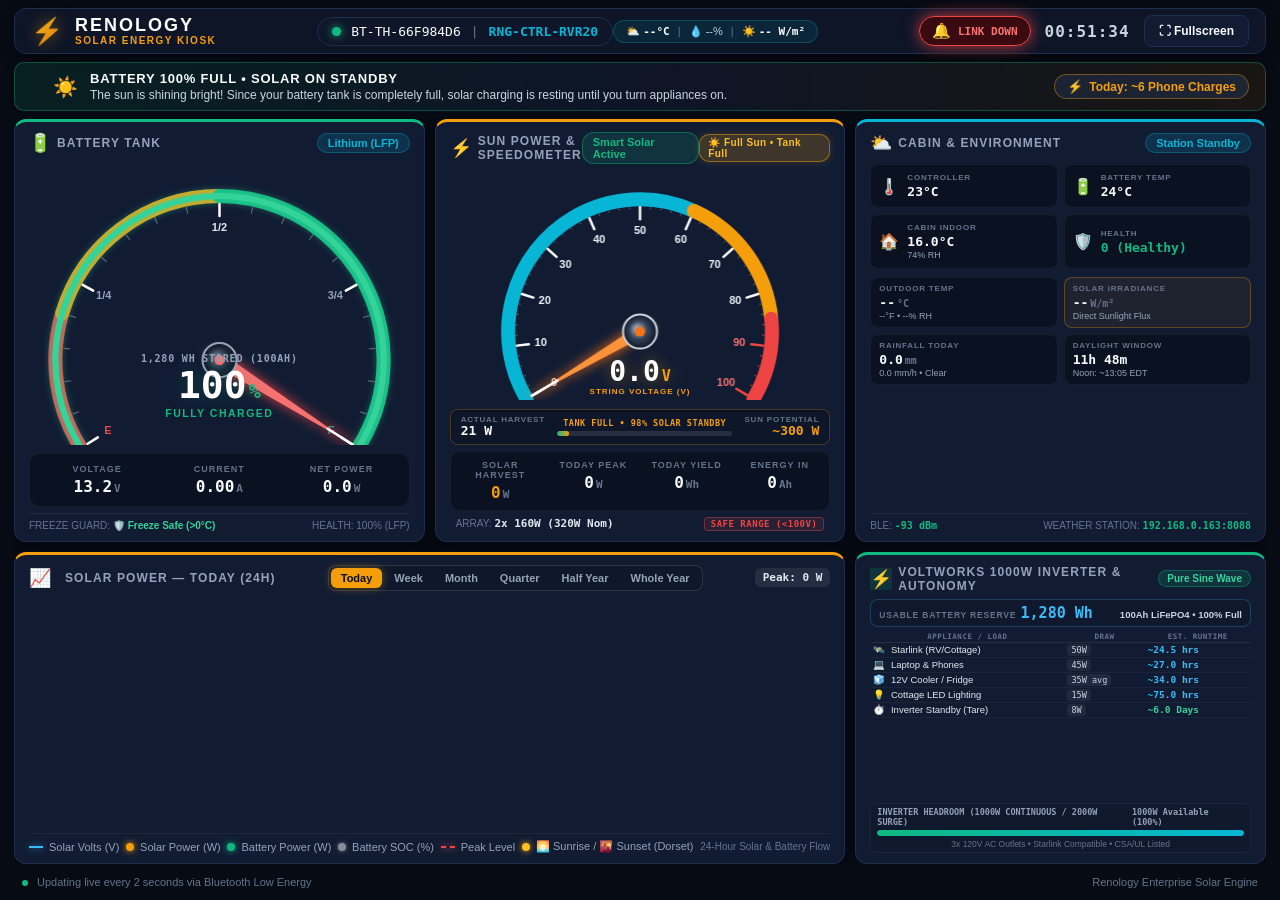
==== web/static/index.html @ c65ceda5 "fix(camera): allow stream re-entry on reload, add mobile visibility management, and v=2.6.0 cache bu" ====
<!DOCTYPE html>
<html lang="en">
<head>
  <meta charset="UTF-8">
  <meta name="viewport" content="width=device-width, initial-scale=1.0, viewport-fit=cover">
  <title>Renology Solar Kiosk</title>
  <link rel="stylesheet" href="style.css?v=2.2.4">
  <link rel="icon" href="data:image/svg+xml,<svg xmlns=%22http://www.w3.org/2000/svg%22 viewBox=%220 0 100 100%22><text y=%22.9em%22 font-size=%2290%22>⚡</text></svg>">
</head>
<body class="kiosk-mode">
  <div class="kiosk-container">
    <!-- Top Bar Navigation & Status -->
    <header class="kiosk-header">
      <div class="brand-group">
        <div class="brand-logo">⚡</div>
        <div>
          <h1 class="brand-title">RENOLOGY</h1>
          <div class="brand-subtitle">SOLAR ENERGY KIOSK</div>
        </div>
      </div>

      <div class="header-center">
        <div class="device-pill">
          <span class="pulse-dot" id="blePulse"></span>
          <span id="deviceName">BT-TH-66F984D6</span>
          <span class="pill-divider">|</span>
          <span id="controllerModel" class="model-badge">RNG-CTRL-RVR20</span>
        </div>
        <div class="header-weather-pill" id="hdrWeatherCapsule" title="Weather Station: 192.168.0.163:8088">
          <span>⛅ <strong id="hdrWeatherTemp">--°C</strong></span>
          <span class="pill-divider">|</span>
          <span>💧 <span id="hdrWeatherHum">--%</span></span>
          <span class="pill-divider">|</span>
          <span>☀️ <strong id="hdrWeatherSolar">-- W/m²</strong></span>
        </div>
      </div>

      <div class="header-controls">
        <button id="cameraBtn" class="kiosk-btn camera-btn" title="View Live Cottage Camera" style="display: none;">
          <span class="camera-pulse-dot"></span> 📹 Cottage Cam
        </button>
        <div class="connection-heartbeat online" id="heartbeatContainer" title="BLE Link Active">
          <span class="heartbeat-icon beating" id="heartbeatIcon">❤️</span>
          <span class="heartbeat-label" id="heartbeatLabel">LINK ACTIVE</span>
        </div>
        <div class="clock-display" id="clockDisplay">12:00:00</div>
        <button id="fullscreenBtn" class="kiosk-btn" title="Toggle Fullscreen">⛶ Fullscreen</button>
      </div>
    </header>

    <!-- Plain-English Human Story Banner -->
    <div class="human-story-banner" id="humanStoryBanner">
      <div class="story-left">
        <span class="story-pulse-dot" id="storyPulseDot"></span>
        <span class="story-icon" id="storyIcon">☀️</span>
        <div class="story-text-container">
          <span class="story-headline" id="storyHeadline">BATTERY 100% FULL • SOLAR ON STANDBY</span>
          <span class="story-desc" id="storyDesc">The sun is shining bright! Since your battery tank is completely full, solar charging is resting until you turn appliances on.</span>
        </div>
      </div>
      <div class="story-right">
        <div class="story-pill" id="storyEquivPill">
          <span class="story-pill-icon">⚡</span>
          <span class="story-pill-text" id="storyEquivText">Today: ~6 Phone Charges</span>
        </div>
      </div>
    </div>

    <!-- Main Gauge & Metrics Grid -->
    <main class="dashboard-grid">
      <!-- Card 1: Automotive Battery Fuel Dial -->
      <section class="card battery-card">
        <div class="card-header">
          <div class="card-icon battery-icon">🔋</div>
          <h2>BATTERY TANK</h2>
          <span class="badge" id="batteryTypeBadge">Lithium (LFP)</span>
        </div>

        <div class="gauge-wrapper">
          <canvas id="fuelGaugeCanvas" width="340" height="240"></canvas>
          <div class="gauge-center-readout">
            <div class="gauge-capacity-sub" id="gaugeCapacitySub">1,280 Wh Stored (100Ah)</div>
            <div class="gauge-soc" id="gaugeSocVal">100<span class="unit">%</span></div>
            <div class="gauge-status-sub" id="gaugeStatusSub">FULLY CHARGED</div>
          </div>
        </div>

        <div class="metrics-row">
          <div class="metric-item">
            <span class="metric-label">VOLTAGE</span>
            <span class="metric-val" id="battVoltageVal">13.2<span class="unit">V</span></span>
          </div>
          <div class="metric-item">
            <span class="metric-label">CURRENT</span>
            <span class="metric-val" id="battCurrentVal">0.00<span class="unit">A</span></span>
          </div>
          <div class="metric-item">
            <span class="metric-label">NET POWER</span>
            <span class="metric-val" id="battPowerVal">0.0<span class="unit">W</span></span>
          </div>
        </div>

        <div class="card-footer-sub" id="battHealthSub">
          <span>FREEZE GUARD: <strong id="battFreezeStatus" class="safe-freeze-tag">🛡️ Freeze Safe (&gt;0°C)</strong></span>
          <span id="battHealthRating">HEALTH: 100% (LFP)</span>
        </div>
      </section>

      <!-- Card 2: Automotive Solar Panel Voltage Speedometer -->
      <section class="card solar-card">
        <div class="card-header">
          <div class="card-icon solar-icon">⚡</div>
          <h2>SUN POWER & SPEEDOMETER</h2>
          <span class="badge mppt-badge" id="chargingStateBadge">Smart Solar Active</span>
          <span class="badge curtailment-badge throttled" id="curtailmentBadge">☀️ Full Sun • Tank Full</span>
        </div>

        <div class="gauge-wrapper speedometer-wrapper">
          <canvas id="speedometerCanvas" width="340" height="240"></canvas>
          <div class="speedometer-center-readout">
            <div class="speedo-speed" id="speedoVoltsVal">36.1<span class="unit">V</span></div>
            <div class="speedo-label">STRING VOLTAGE (V)</div>
          </div>
        </div>

        <!-- Solar Generation vs Sun Potential Banner -->
        <div class="potential-banner" id="potentialBanner">
          <div class="potential-col">
            <span class="potential-sublabel">ACTUAL HARVEST</span>
            <span class="potential-val" id="actualHarvestVal">21 W</span>
          </div>
          <div class="curtailment-indicator" id="curtailmentIndicator">
            <span class="curtailment-tag" id="curtailmentTag">TANK FULL • 98% SOLAR STANDBY</span>
            <div class="curtailment-bar-bg">
              <div class="curtailment-bar-fill" id="curtailmentBarFill" style="width: 7%;"></div>
            </div>
          </div>
          <div class="potential-col text-right">
            <span class="potential-sublabel">SUN POTENTIAL</span>
            <span class="potential-val highlight-gold" id="sunPotentialVal">~300 W</span>
          </div>
        </div>

        <div class="metrics-row speedo-odometer-row">
          <div class="metric-item">
            <span class="metric-label">SOLAR HARVEST</span>
            <span class="metric-val highlight-val" id="solarPowerVal">0<span class="unit">W</span></span>
          </div>
          <div class="metric-item">
            <span class="metric-label">TODAY PEAK</span>
            <span class="metric-val" id="pvPeakTodayVal">0<span class="unit">W</span></span>
          </div>
          <div class="metric-item">
            <span class="metric-label">TODAY YIELD</span>
            <span class="metric-val" id="powerTodayVal">0<span class="unit">Wh</span></span>
          </div>
          <div class="metric-item">
            <span class="metric-label">ENERGY IN</span>
            <span class="metric-val" id="chargingAhVal">0<span class="unit">Ah</span></span>
          </div>
        </div>

        <div class="lifetime-row">
          <span>ARRAY: <strong>2x 160W (320W Nom)</strong></span>
          <span class="speedo-redline-tag">SAFE RANGE (&lt;100V)</span>
        </div>
      </section>

      <!-- Card 3: Controller & Local Weather Station -->
      <section class="card system-card">
        <div class="card-header">
          <div class="card-icon system-icon">⛅</div>
          <h2>CABIN & ENVIRONMENT</h2>
          <span class="badge weather-badge" id="weatherStatusBadge">Station Standby</span>
        </div>

        <!-- Controller Diagnostics -->
        <div class="system-stats-grid">
          <div class="sys-stat-box">
            <div class="stat-icon">🌡️</div>
            <div class="stat-content">
              <span class="stat-title">CONTROLLER</span>
              <span class="stat-number" id="ctrlTempVal">23°C</span>
            </div>
          </div>

          <div class="sys-stat-box">
            <div class="stat-icon">🔋</div>
            <div class="stat-content">
              <span class="stat-title">BATTERY TEMP</span>
              <span class="stat-number" id="battTempVal">24°C</span>
            </div>
          </div>

          <div class="sys-stat-box">
            <div class="stat-icon">🏠</div>
            <div class="stat-content">
              <span class="stat-title">CABIN INDOOR</span>
              <span class="stat-number" id="cabinTempVal">16.0<span class="unit">°C</span></span>
              <span class="w-sub" id="cabinHumVal">74% RH</span>
            </div>
          </div>

          <div class="sys-stat-box">
            <div class="stat-icon">🛡️</div>
            <div class="stat-content">
              <span class="stat-title">HEALTH</span>
              <span class="stat-number normal-status" id="faultCodeVal">0 (Healthy)</span>
            </div>
          </div>
        </div>

        <!-- Weather Station Sensor Readings -->
        <div class="weather-station-grid">
          <div class="weather-box">
            <span class="w-label">OUTDOOR TEMP</span>
            <span class="w-val" id="weatherOutdoorTemp">--<span class="unit">°C</span></span>
            <span class="w-sub" id="weatherTempF">--°F • --% RH</span>
          </div>
          <div class="weather-box highlight-solar">
            <span class="w-label">SOLAR IRRADIANCE</span>
            <span class="w-val" id="weatherSolarRad">--<span class="unit">W/m²</span></span>
            <span class="w-sub" id="weatherSolarFluxDesc">Direct Sunlight Flux</span>
          </div>
          <div class="weather-box">
            <span class="w-label">RAINFALL TODAY</span>
            <span class="w-val" id="weatherRainVal">0.0<span class="unit">mm</span></span>
            <span class="w-sub" id="weatherRainRate">0.0 mm/h • Clear</span>
          </div>
          <div class="weather-box">
            <span class="w-label">DAYLIGHT WINDOW</span>
            <span class="w-val" id="dorsetDayLength">11h 48m</span>
            <span class="w-sub" id="dorsetSolarNoon">Noon: ~13:05 EDT</span>
          </div>
        </div>

        <div class="system-footer-row">
          <div><span class="rssi-label">BLE:</span> <span id="bleRssiVal" class="rssi-badge">-93 dBm</span></div>
          <div><span class="rssi-label">WEATHER STATION:</span> <span id="weatherStationSub" class="rssi-badge">192.168.0.163:8088</span></div>
        </div>
      </section>

      <!-- Card 4: Interactive Solar Power & Harvest History Graph -->
      <section class="card chart-card chart-24h">
        <div class="card-header chart-header-row">
          <div class="chart-title-group">
            <div class="card-icon chart-icon">📈</div>
            <h2 id="historyChartTitle">SOLAR POWER — TODAY (24H)</h2>
          </div>
          <div class="timespan-selector" id="timespanSelector" role="tablist" aria-label="Select Solar History Timespan">
            <button class="span-btn active" data-span="today" role="tab" aria-selected="true">Today</button>
            <button class="span-btn" data-span="week" role="tab" aria-selected="false">Week</button>
            <button class="span-btn" data-span="month" role="tab" aria-selected="false">Month</button>
            <button class="span-btn" data-span="quarter" role="tab" aria-selected="false">Quarter</button>
            <button class="span-btn" data-span="halfyear" role="tab" aria-selected="false">Half Year</button>
            <button class="span-btn" data-span="year" role="tab" aria-selected="false">Whole Year</button>
          </div>
          <span class="chart-summary-badge" id="peak24hBadge">Peak: 0 W</span>
        </div>

        <div class="chart-container">
          <canvas id="chart24hCanvas"></canvas>
          <div class="chart-tooltip" id="tooltip24h"></div>
        </div>

        <div class="chart-legend" id="historyChartLegend">
          <span class="legend-item" id="legItemVolts"><span class="legend-dot volt-dot"></span> Solar Volts (V)</span>
          <span class="legend-item" id="legItemPower"><span class="legend-dot solar-dot"></span> Solar Power (W)</span>
          <span class="legend-item" id="legItemBatt"><span class="legend-dot batt-dot"></span> Battery Power (W)</span>
          <span class="legend-item" id="legItemSoc"><span class="legend-dot soc-dot"></span> Battery SOC (%)</span>
          <span class="legend-item" id="legItemPeak"><span class="legend-dot peak-line-dot"></span> Peak Level</span>
          <span class="legend-item" id="legItemSun"><span class="legend-dot sunrise-dot"></span> 🌅 Sunrise / 🌇 Sunset (Dorset)</span>
          <span class="legend-time" id="window24hLabel">24-Hour Solar & Battery Flow</span>
        </div>
      </section>

      <!-- Card 5: Voltworks 1000W Inverter & Autonomy Hub -->
      <section class="card chart-card inverter-card">
        <div class="card-header">
          <div class="card-icon inverter-icon">⚡</div>
          <h2>VOLTWORKS 1000W INVERTER & AUTONOMY</h2>
          <span class="badge inverter-badge">Pure Sine Wave</span>
        </div>

        <!-- Battery Bank Stored Energy Banner -->
        <div class="autonomy-battery-banner">
          <div class="autonomy-banner-left">
            <span class="autonomy-banner-label">USABLE BATTERY RESERVE</span>
            <span class="autonomy-banner-wh" id="autonomyUsableWh">1,280 Wh</span>
          </div>
          <div class="autonomy-banner-right">
            <span class="autonomy-subtag" id="autonomySocSub">100Ah LiFePO4 • 100% Full</span>
          </div>
        </div>

        <!-- Appliance Off-Grid Runtime Matrix -->
        <div class="autonomy-table-container">
          <table class="autonomy-table">
            <thead>
              <tr>
                <th>APPLIANCE / LOAD</th>
                <th class="text-center">DRAW</th>
                <th class="text-right">EST. RUNTIME</th>
              </tr>
            </thead>
            <tbody id="autonomyTableBody">
              <tr>
                <td><span class="appliance-icon">🛰️</span> Starlink (RV/Cottage)</td>
                <td class="text-center"><span class="load-badge">50W</span></td>
                <td class="text-right"><strong class="runtime-val" id="runStarlink">~24.5 hrs</strong></td>
              </tr>
              <tr>
                <td><span class="appliance-icon">💻</span> Laptop & Phones</td>
                <td class="text-center"><span class="load-badge">45W</span></td>
                <td class="text-right"><strong class="runtime-val" id="runLaptop">~27.0 hrs</strong></td>
              </tr>
              <tr>
                <td><span class="appliance-icon">🧊</span> 12V Cooler / Fridge</td>
                <td class="text-center"><span class="load-badge">35W avg</span></td>
                <td class="text-right"><strong class="runtime-val" id="runFridge">~34.0 hrs</strong></td>
              </tr>
              <tr>
                <td><span class="appliance-icon">💡</span> Cottage LED Lighting</td>
                <td class="text-center"><span class="load-badge">15W</span></td>
                <td class="text-right"><strong class="runtime-val" id="runLights">~75.0 hrs</strong></td>
              </tr>
              <tr>
                <td><span class="appliance-icon">⏱️</span> Inverter Standby (Tare)</td>
                <td class="text-center"><span class="load-badge">8W</span></td>
                <td class="text-right"><strong class="runtime-val highlight-time" id="runStandby">~6.0 Days</strong></td>
              </tr>
            </tbody>
          </table>
        </div>

        <!-- Inverter Power Headroom Bar -->
        <div class="inverter-headroom-container">
          <div class="headroom-label-row">
            <span>INVERTER HEADROOM (1000W CONTINUOUS / 2000W SURGE)</span>
            <span id="headroomText">1000W Available (100%)</span>
          </div>
          <div class="headroom-bar-bg">
            <div class="headroom-bar-fill" id="headroomBarFill" style="width: 100%;"></div>
          </div>
          <div class="headroom-subtext">3x 120V AC Outlets • Starlink Compatible • CSA/UL Listed</div>
        </div>
      </section>
    </main>

    <!-- Footer Status -->
    <footer class="kiosk-footer">
      <div class="footer-left">
        <span class="sync-indicator"></span>
        <span id="lastUpdatedText">Updating live every 2 seconds via Bluetooth Low Energy</span>
      </div>
      <div class="footer-right">
        <span>Renology Enterprise Solar Engine</span>
      </div>
    </footer>
  </div>

  <!-- Cottage Camera Live Stream Modal -->
  <div id="cameraModal" class="camera-modal-backdrop" style="display: none;">
    <div class="camera-modal-dialog">
      <div class="camera-modal-header">
        <div class="camera-modal-title">
          <span class="camera-live-badge" id="cameraStatusBadge">● CONNECTING</span>
          <span class="camera-title-text">COTTAGE LIVE CAMERA</span>
          <span class="camera-meta-pill" id="cameraResPill">720p HD • 30fps</span>
        </div>
        <div class="camera-header-actions">
          <button id="cameraPopoutBtn" class="camera-icon-btn" title="Open in Standalone Popout Window">⧉ Popout</button>
          <button id="cameraFullscreenBtn" class="camera-icon-btn" title="Toggle Fullscreen">⛶ Fullscreen</button>
          <button id="cameraCloseBtn" class="camera-icon-btn close-btn" title="Close Camera (Esc)">✕</button>
        </div>
      </div>

      <div class="camera-video-wrapper">
        <video id="cameraVideo" autoplay muted playsinline></video>
        <div class="camera-loading-overlay" id="cameraLoadingOverlay">
          <div class="camera-spinner"></div>
          <div class="camera-loading-text" id="cameraLoadingText">Connecting to Cottage live camera...</div>
        </div>
      </div>

      <div class="camera-modal-footer">
        <div class="camera-audio-controls">
          <button id="cameraAudioToggle" class="camera-audio-btn muted" title="Click to Unmute Cottage Audio">
            <span id="cameraAudioIcon">🔇</span> <span id="cameraAudioLabel">Audio Muted (Click to Unmute)</span>
          </button>
          <input type="range" id="cameraVolumeSlider" min="0" max="1" step="0.05" value="1.0" class="camera-volume-slider" title="Microphone Volume">
        </div>
        <div class="camera-stats-hud">
          <span id="cameraLatencyBadge" class="hud-pill">LATENCY: ~1.0s</span>
          <span id="cameraViewersBadge" class="hud-pill">VIEWERS: 1</span>
          <span class="hud-pill hw-accel">VA-API HW ACCEL</span>
        </div>
      </div>
    </div>
  </div>

  <script src="app.js?v=2.3.0"></script>
  <script src="camera.js?v=2.6.0"></script>
</body>
</html>
---- web/static/style.css ----
/* Renology Solar Kiosk — High Contrast Automotive Dark Theme */

:root {
  --bg-primary: #070b14;
  --bg-secondary: #0d1527;
  --bg-card: #111c33;
  --bg-card-border: #1e2e4e;
  
  --text-main: #f8fafc;
  --text-muted: #94a3b8;
  --text-dim: #64748b;

  --accent-gold: #f59e0b;
  --accent-gold-glow: rgba(245, 158, 11, 0.25);
  --accent-emerald: #10b981;
  --accent-emerald-glow: rgba(16, 185, 129, 0.25);
  --accent-cyan: #06b6d4;
  --accent-cyan-glow: rgba(6, 182, 212, 0.25);
  --accent-red: #ef4444;
  
  --font-family: -apple-system, BlinkMacSystemFont, "Segoe UI", Roboto, Helvetica, Arial, sans-serif;
  --font-mono: "SF Mono", "Cascadia Code", "Roboto Mono", Consolas, monospace;
}

* {
  box-sizing: border-box;
  margin: 0;
  padding: 0;
  user-select: none;
  -webkit-user-select: none;
}

html, body {
  width: 100%;
  min-height: 100vh;
  min-height: 100dvh;
  margin: 0;
  padding: 0;
  background-color: var(--bg-primary);
  color: var(--text-main);
  font-family: var(--font-family);
  overflow-x: hidden;
  overflow-y: auto;
  -webkit-font-smoothing: antialiased;
  -moz-osx-font-smoothing: grayscale;
}

/* Custom sleek scrollbar */
::-webkit-scrollbar {
  width: 6px;
  height: 6px;
}
::-webkit-scrollbar-track {
  background: var(--bg-primary);
}
::-webkit-scrollbar-thumb {
  background: var(--bg-card-border);
  border-radius: 3px;
}
::-webkit-scrollbar-thumb:hover {
  background: #334155;
}

.kiosk-container {
  display: flex;
  flex-direction: column;
  width: 100%;
  max-width: 100vw;
  min-height: 100vh;
  min-height: 100dvh;
  padding: 8px 12px;
  gap: 8px;
  box-sizing: border-box;
}

/* Header */
.kiosk-header {
  display: flex;
  align-items: center;
  justify-content: space-between;
  background: var(--bg-secondary);
  border: 1px solid var(--bg-card-border);
  border-radius: 12px;
  padding: 6px 16px;
  box-shadow: 0 4px 14px rgba(0, 0, 0, 0.4);
  flex-shrink: 0;
}

.brand-group {
  display: flex;
  align-items: center;
  gap: 12px;
}

.brand-logo {
  font-size: 26px;
  background: linear-gradient(135deg, #fbbf24, #d97706);
  -webkit-background-clip: text;
  -webkit-text-fill-color: transparent;
  filter: drop-shadow(0 0 8px rgba(245, 158, 11, 0.5));
}

.brand-title {
  font-size: 18px;
  font-weight: 800;
  letter-spacing: 2px;
  color: #fff;
  line-height: 1.1;
}

.brand-subtitle {
  font-size: 10px;
  font-weight: 600;
  letter-spacing: 1.5px;
  color: var(--accent-gold);
}

.header-center {
  display: flex;
  align-items: center;
}

.device-pill {
  display: flex;
  align-items: center;
  gap: 10px;
  background: rgba(15, 23, 42, 0.8);
  border: 1px solid var(--bg-card-border);
  padding: 6px 14px;
  border-radius: 20px;
  font-family: var(--font-mono);
  font-size: 13px;
  color: var(--text-main);
}

.pill-divider {
  color: var(--text-dim);
}

.model-badge {
  color: var(--accent-cyan);
  font-weight: 700;
}

.header-weather-pill {
  display: flex;
  align-items: center;
  gap: 8px;
  background: rgba(6, 182, 212, 0.1);
  border: 1px solid rgba(6, 182, 212, 0.25);
  border-radius: 20px;
  padding: 4px 12px;
  font-size: 11px;
  color: #cbd5e1;
}

.header-weather-pill strong {
  color: #fff;
  font-family: var(--font-mono);
}

.header-weather-pill .weather-sub {
  color: #94a3b8;
}

.pulse-dot {
  width: 9px;
  height: 9px;
  border-radius: 50%;
  background-color: var(--accent-emerald);
  box-shadow: 0 0 8px var(--accent-emerald);
  will-change: opacity;
  animation: pulse-animation 2s infinite ease-in-out;
}

@keyframes pulse-animation {
  0%, 100% { opacity: 0.45; }
  50% { opacity: 1; }
}

.header-controls {
  display: flex;
  align-items: center;
  gap: 14px;
}

/* Animated Connection Heartbeat / Alarm Bell */
.connection-heartbeat {
  display: flex;
  align-items: center;
  gap: 7px;
  background: rgba(15, 23, 42, 0.9);
  border: 1px solid var(--bg-card-border);
  padding: 5px 12px;
  border-radius: 20px;
  font-family: var(--font-mono);
  font-size: 11px;
  font-weight: 700;
  transition: all 0.3s ease;
}

.connection-heartbeat.online {
  border-color: rgba(239, 68, 68, 0.5);
  box-shadow: 0 0 10px rgba(239, 68, 68, 0.25);
  color: #fca5a5;
}

.connection-heartbeat.offline {
  border-color: #ef4444;
  background: rgba(60, 10, 15, 0.95);
  box-shadow: 0 0 16px rgba(239, 68, 68, 0.8);
  color: #f87171;
  animation: alert-flash 1s infinite alternate;
}

.heartbeat-icon {
  font-size: 15px;
  display: inline-block;
  transform-origin: center center;
  will-change: transform;
}

/* Realistic Cardiac Double-Beat Cycle */
.heartbeat-icon.beating {
  animation: cardiac-pulse 1.1s infinite ease-in-out;
}

@keyframes cardiac-pulse {
  0% { transform: scale(1); }
  14% { transform: scale(1.32); }
  28% { transform: scale(1.12); }
  42% { transform: scale(1.38); }
  68% { transform: scale(1); }
  100% { transform: scale(1); }
}

/* Ringing Alarm Bell when link is dropped */
.heartbeat-icon.alarm {
  animation: bell-ring 0.7s infinite ease-in-out;
}

@keyframes bell-ring {
  0% { transform: rotate(0); }
  20% { transform: rotate(20deg); }
  40% { transform: rotate(-20deg); }
  60% { transform: rotate(15deg); }
  80% { transform: rotate(-15deg); }
  100% { transform: rotate(0); }
}

@keyframes alert-flash {
  0% { border-color: rgba(239, 68, 68, 0.4); box-shadow: 0 0 6px rgba(239, 68, 68, 0.3); }
  100% { border-color: rgba(239, 68, 68, 1); box-shadow: 0 0 20px rgba(239, 68, 68, 0.9); }
}

.clock-display {
  font-family: var(--font-mono);
  font-size: 16px;
  font-weight: 700;
  color: #cbd5e1;
  letter-spacing: 1px;
}

.kiosk-btn {
  background: var(--bg-card);
  color: var(--text-main);
  border: 1px solid var(--bg-card-border);
  padding: 8px 14px;
  border-radius: 8px;
  font-size: 12px;
  font-weight: 600;
  cursor: pointer;
  transition: all 0.2s ease;
}

.kiosk-btn:hover {
  background: #1e293b;
  border-color: var(--accent-gold);
  color: #fff;
}

/* Human Story Banner */
.human-story-banner {
  display: flex;
  align-items: center;
  justify-content: space-between;
  background: linear-gradient(90deg, rgba(16, 185, 129, 0.12) 0%, rgba(15, 23, 42, 0.85) 50%, rgba(245, 158, 11, 0.08) 100%);
  border: 1px solid rgba(16, 185, 129, 0.35);
  border-radius: 10px;
  padding: 8px 16px;
  flex-shrink: 0;
  box-shadow: 0 2px 10px rgba(0, 0, 0, 0.3);
  transition: all 0.4s ease;
}

.human-story-banner.charging {
  background: linear-gradient(90deg, rgba(245, 158, 11, 0.16) 0%, rgba(15, 23, 42, 0.85) 50%, rgba(14, 165, 233, 0.1) 100%);
  border-color: rgba(245, 158, 11, 0.4);
}

.human-story-banner.night {
  background: linear-gradient(90deg, rgba(99, 102, 241, 0.14) 0%, rgba(15, 23, 42, 0.85) 50%, rgba(15, 23, 42, 0.9) 100%);
  border-color: rgba(99, 102, 241, 0.3);
}

.human-story-banner.alert {
  background: linear-gradient(90deg, rgba(239, 68, 68, 0.16) 0%, rgba(15, 23, 42, 0.85) 50%, rgba(239, 68, 68, 0.1) 100%);
  border-color: rgba(239, 68, 68, 0.5);
}

.story-left {
  display: flex;
  align-items: center;
  gap: 12px;
  min-width: 0;
}

.story-pulse-dot {
  width: 10px;
  height: 10px;
  border-radius: 50%;
  background: var(--accent-green);
  box-shadow: 0 0 10px var(--accent-green);
  flex-shrink: 0;
  will-change: opacity;
  animation: pulse-dot 2s infinite ease-in-out;
}

.human-story-banner.charging .story-pulse-dot {
  background: var(--accent-gold);
  box-shadow: 0 0 10px var(--accent-gold);
}

.human-story-banner.night .story-pulse-dot {
  background: #818cf8;
  box-shadow: 0 0 10px #818cf8;
}

.human-story-banner.alert .story-pulse-dot {
  background: var(--accent-red);
  box-shadow: 0 0 10px var(--accent-red);
}

@keyframes pulse-dot {
  0%, 100% { opacity: 1; }
  50% { opacity: 0.4; }
}

.story-icon {
  font-size: 20px;
  flex-shrink: 0;
}

.story-text-container {
  display: flex;
  flex-direction: column;
  gap: 2px;
  min-width: 0;
}

.story-headline {
  font-size: 13px;
  font-weight: 800;
  letter-spacing: 0.8px;
  color: #f8fafc;
  text-transform: uppercase;
}

.story-desc {
  font-size: 12px;
  color: #cbd5e1;
  font-weight: 500;
  white-space: nowrap;
  overflow: hidden;
  text-overflow: ellipsis;
}

.story-right {
  flex-shrink: 0;
  margin-left: 16px;
}

.story-pill {
  display: flex;
  align-items: center;
  gap: 6px;
  background: rgba(30, 41, 59, 0.8);
  border: 1px solid rgba(245, 158, 11, 0.4);
  padding: 4px 12px;
  border-radius: 20px;
  font-size: 12px;
  font-weight: 700;
  color: var(--accent-gold);
  white-space: nowrap;
}

.story-pill-icon {
  font-size: 13px;
}

/* Dashboard Grid */
.dashboard-grid {
  display: grid;
  grid-template-columns: repeat(3, 1fr);
  grid-template-rows: minmax(0, 1.15fr) minmax(0, 0.85fr);
  gap: 10px;
  flex: 1 1 0;
  min-height: 0;
  overflow: hidden;
}

/* Cards Common */
.card {
  background: var(--bg-card);
  border: 1px solid var(--bg-card-border);
  border-radius: 12px;
  padding: 10px 14px;
  display: flex;
  flex-direction: column;
  box-shadow: 0 4px 14px rgba(0, 0, 0, 0.4);
  position: relative;
  overflow: hidden;
  min-height: 0;
}

.card-header {
  display: flex;
  align-items: center;
  justify-content: space-between;
  margin-bottom: 6px;
  flex-shrink: 0;
}

.card-header h2 {
  font-size: 12px;
  font-weight: 700;
  letter-spacing: 1.1px;
  color: var(--text-muted);
  flex: 1;
  margin-left: 6px;
}

.card-icon {
  font-size: 18px;
}

.badge {
  font-size: 11px;
  font-weight: 700;
  padding: 3px 10px;
  border-radius: 12px;
  background: rgba(6, 182, 212, 0.15);
  color: var(--accent-cyan);
  border: 1px solid rgba(6, 182, 212, 0.3);
}

.mppt-badge {
  background: rgba(16, 185, 129, 0.15);
  color: var(--accent-emerald);
  border-color: rgba(16, 185, 129, 0.4);
}

/* Battery Fuel Gauge Card */
.battery-card {
  border-top: 3px solid var(--accent-emerald);
}

.gauge-wrapper {
  position: relative;
  display: flex;
  justify-content: center;
  align-items: center;
  flex: 1 1 0;
  min-height: 150px;
  width: 100%;
  margin: 2px 0 8px 0;
}

#fuelGaugeCanvas {
  width: 100% !important;
  height: 100% !important;
  max-width: 100%;
  display: block;
}

.gauge-center-readout {
  position: absolute;
  bottom: 26px;
  display: flex;
  flex-direction: column;
  align-items: center;
}

.gauge-capacity-sub {
  font-size: 10px;
  font-family: var(--font-mono);
  font-weight: 700;
  letter-spacing: 0.8px;
  color: #94a3b8;
  margin-bottom: 2px;
  text-transform: uppercase;
}

.gauge-soc {
  font-size: 38px;
  font-weight: 900;
  font-family: var(--font-mono);
  color: #fff;
  line-height: 1;
  text-shadow: 0 0 16px var(--accent-emerald-glow);
}

.gauge-soc .unit {
  font-size: 20px;
  color: var(--accent-emerald);
  margin-left: 2px;
}

.gauge-status-sub {
  font-size: 10.5px;
  font-weight: 700;
  letter-spacing: 1.5px;
  color: var(--accent-emerald);
  margin-top: 3px;
}

.card-footer-sub {
  display: flex;
  justify-content: space-between;
  align-items: center;
  margin-top: 6px;
  padding-top: 6px;
  border-top: 1px solid rgba(255, 255, 255, 0.06);
  font-size: 10px;
  color: var(--text-dim);
  flex-shrink: 0;
}

.safe-freeze-tag {
  color: #34d399;
  font-weight: 600;
}

.freeze-warn-tag {
  color: #ef4444;
  font-weight: 700;
}

/* Metrics Row */
.metrics-row {
  display: grid;
  grid-template-columns: repeat(3, 1fr);
  gap: 8px;
  background: rgba(7, 11, 20, 0.6);
  border: 1px solid rgba(255, 255, 255, 0.05);
  border-radius: 10px;
  padding: 10px;
  margin-top: auto;
}

.speedo-odometer-row {
  grid-template-columns: repeat(4, 1fr);
  gap: 6px;
  padding: 8px 6px;
}

.metric-item {
  display: flex;
  flex-direction: column;
  align-items: center;
  text-align: center;
}

.metric-label {
  font-size: 9px;
  font-weight: 700;
  letter-spacing: 1px;
  color: var(--text-dim);
  margin-bottom: 3px;
}

.metric-val {
  font-family: var(--font-mono);
  font-size: 16px;
  font-weight: 800;
  color: var(--text-main);
}

.metric-val .unit {
  font-size: 11px;
  font-weight: 600;
  color: var(--text-dim);
  margin-left: 2px;
}

.highlight-val {
  color: var(--accent-gold);
}

/* Solar PV Card & Speedometer */
.solar-card {
  border-top: 3px solid var(--accent-gold);
}

.speedometer-wrapper {
  position: relative;
  display: flex;
  justify-content: center;
  align-items: center;
  flex: 1 1 0;
  min-height: 150px;
  width: 100%;
  margin: 2px 0 6px 0;
}

#speedometerCanvas {
  width: 100% !important;
  height: 100% !important;
  max-width: 100%;
  display: block;
}

.speedometer-center-readout {
  position: absolute;
  bottom: 4px;
  display: flex;
  flex-direction: column;
  align-items: center;
  pointer-events: none;
}

.speedo-speed {
  font-size: 28px;
  font-weight: 900;
  font-family: var(--font-mono);
  color: #fff;
  line-height: 1;
  text-shadow: 0 0 16px rgba(245, 158, 11, 0.45);
}

.speedo-speed .unit {
  font-size: 15px;
  color: var(--accent-gold);
  margin-left: 2px;
}

.speedo-label {
  font-size: 8px;
  font-weight: 800;
  letter-spacing: 1px;
  color: var(--accent-gold);
  margin-top: 1px;
}

.speedo-redline-tag {
  font-family: var(--font-mono);
  font-size: 9px;
  font-weight: 700;
  color: #ef4444;
  border: 1px solid rgba(239, 68, 68, 0.4);
  background: rgba(239, 68, 68, 0.1);
  padding: 1px 6px;
  border-radius: 4px;
  letter-spacing: 0.5px;
}

/* Solar Potential vs Actual Curtailment Banner */
.potential-banner {
  display: flex;
  align-items: center;
  justify-content: space-between;
  gap: 8px;
  background: rgba(15, 23, 42, 0.85);
  border: 1px solid rgba(245, 158, 11, 0.25);
  border-radius: 8px;
  padding: 5px 10px;
  margin: 3px 0 6px 0;
  box-shadow: inset 0 1px 3px rgba(0, 0, 0, 0.5);
  flex-shrink: 0;
}

.potential-col {
  display: flex;
  flex-direction: column;
}

.potential-col.text-right {
  text-align: right;
  align-items: flex-end;
}

.potential-sublabel {
  font-size: 8px;
  font-weight: 700;
  letter-spacing: 0.8px;
  color: var(--text-dim);
}

.potential-val {
  font-family: var(--font-mono);
  font-size: 13px;
  font-weight: 800;
  color: #fff;
  line-height: 1.1;
}

.potential-val.highlight-gold {
  color: var(--accent-gold);
}

.curtailment-indicator {
  flex: 1;
  display: flex;
  flex-direction: column;
  align-items: center;
  gap: 3px;
  margin: 0 4px;
}

.curtailment-tag {
  font-family: var(--font-mono);
  font-size: 8.5px;
  font-weight: 800;
  color: #f59e0b;
  letter-spacing: 0.5px;
  white-space: nowrap;
}

.curtailment-bar-bg {
  width: 100%;
  height: 5px;
  background: rgba(255, 255, 255, 0.1);
  border-radius: 3px;
  overflow: hidden;
}

.curtailment-bar-fill {
  height: 100%;
  background: linear-gradient(90deg, #10b981, #f59e0b);
  border-radius: 3px;
  transition: width 0.4s ease;
}

.curtailment-badge {
  font-size: 10px;
  padding: 2px 8px;
  border-radius: 10px;
  font-weight: 700;
  letter-spacing: 0.4px;
  transition: all 0.3s ease;
}

.curtailment-badge.throttled {
  background: rgba(245, 158, 11, 0.2);
  color: #fbbf24;
  border: 1px solid rgba(245, 158, 11, 0.5);
  box-shadow: 0 0 8px rgba(245, 158, 11, 0.2);
}

.curtailment-badge.harvesting {
  background: rgba(16, 185, 129, 0.2);
  color: #34d399;
  border: 1px solid rgba(16, 185, 129, 0.5);
  box-shadow: 0 0 8px rgba(16, 185, 129, 0.2);
}

.curtailment-badge.night {
  background: rgba(100, 116, 139, 0.2);
  color: #94a3b8;
  border: 1px solid rgba(100, 116, 139, 0.4);
}

.lifetime-row {
  display: flex;
  justify-content: space-between;
  align-items: center;
  font-size: 10px;
  color: var(--text-dim);
  padding: 6px 6px 0 6px;
  flex-shrink: 0;
}

.lifetime-row strong {
  font-family: var(--font-mono);
  color: #e2e8f0;
  font-size: 11px;
}

/* System Hardware & Weather Card */
.system-card {
  border-top: 3px solid var(--accent-cyan);
}

.weather-badge {
  background: rgba(6, 182, 212, 0.15);
  color: var(--accent-cyan);
  border: 1px solid rgba(6, 182, 212, 0.3);
}

.weather-badge.online {
  background: rgba(16, 185, 129, 0.15);
  color: var(--accent-emerald);
  border-color: rgba(16, 185, 129, 0.4);
}

.system-stats-grid {
  display: grid;
  grid-template-columns: repeat(2, 1fr);
  gap: 6px;
  margin: 4px 0;
  flex-shrink: 0;
}

.sys-stat-box {
  background: rgba(7, 11, 20, 0.6);
  border: 1px solid rgba(255, 255, 255, 0.05);
  border-radius: 8px;
  padding: 8px 8px;
  display: flex;
  align-items: center;
  gap: 8px;
}

.stat-icon {
  font-size: 16px;
}

.stat-content {
  display: flex;
  flex-direction: column;
}

.stat-title {
  font-size: 8px;
  font-weight: 700;
  letter-spacing: 0.8px;
  color: var(--text-dim);
  margin-bottom: 2px;
}

.stat-number {
  font-family: var(--font-mono);
  font-size: 13px;
  font-weight: 800;
  color: var(--text-main);
}

.normal-status {
  color: var(--accent-emerald);
}

/* Weather Station Readings Grid */
.weather-station-grid {
  display: grid;
  grid-template-columns: repeat(2, 1fr);
  gap: 6px;
  margin: 4px 0 6px 0;
  flex-shrink: 0;
}

.weather-box {
  background: rgba(7, 11, 20, 0.6);
  border: 1px solid rgba(255, 255, 255, 0.05);
  border-radius: 8px;
  padding: 6px 8px;
  display: flex;
  flex-direction: column;
}

.weather-box.highlight-solar {
  border-color: rgba(245, 158, 11, 0.3);
  background: rgba(245, 158, 11, 0.06);
}

.w-label {
  font-size: 8px;
  font-weight: 700;
  letter-spacing: 0.8px;
  color: var(--text-dim);
  margin-bottom: 2px;
}

.w-val {
  font-family: var(--font-mono);
  font-size: 13px;
  font-weight: 800;
  color: #f8fafc;
}

.w-val .unit {
  font-size: 10px;
  font-weight: 600;
  color: var(--text-dim);
  margin-left: 2px;
}

.w-sub {
  font-size: 9px;
  color: var(--text-muted);
  margin-top: 1px;
}

.system-footer-row {
  display: flex;
  justify-content: space-between;
  align-items: center;
  margin-top: auto;
  font-size: 10px;
  color: var(--text-dim);
  padding-top: 6px;
  border-top: 1px solid rgba(255, 255, 255, 0.05);
  flex-shrink: 0;
}

.rssi-badge {
  font-family: var(--font-mono);
  font-weight: 700;
  color: var(--accent-emerald);
}

/* Chart Cards (Bottom Row) */
.chart-card {
  grid-column: span 1;
}

.chart-24h {
  grid-column: span 2;
  border-top: 3px solid #f59e0b;
}

.chart-7d, .inverter-card {
  grid-column: span 1;
  border-top: 3px solid #10b981;
}

/* Inverter & Autonomy Hub Styles */
.inverter-icon {
  background: rgba(16, 185, 129, 0.15);
  color: #10b981;
}

.inverter-badge {
  background: rgba(16, 185, 129, 0.15);
  color: #34d399;
  border: 1px solid rgba(16, 185, 129, 0.35);
  font-size: 10px;
  padding: 2px 8px;
  border-radius: 999px;
  font-weight: 600;
}

.autonomy-battery-banner {
  display: flex;
  justify-content: space-between;
  align-items: center;
  background: rgba(15, 23, 42, 0.7);
  border: 1px solid rgba(56, 189, 248, 0.25);
  border-radius: 8px;
  padding: 4px 8px;
  margin-bottom: 4px;
  flex-shrink: 0;
}

.autonomy-banner-label {
  font-size: 8.5px;
  font-weight: 700;
  letter-spacing: 0.8px;
  color: var(--text-dim);
  text-transform: uppercase;
}

.autonomy-banner-wh {
  font-size: 15px;
  font-weight: 800;
  font-family: var(--font-mono);
  color: #38bdf8;
  line-height: 1.1;
  margin-top: 1px;
  white-space: nowrap;
}

.autonomy-banner-right {
  text-align: right;
}

.autonomy-subtag {
  font-size: 9.5px;
  font-weight: 600;
  color: #cbd5e1;
}

.autonomy-table-container {
  flex: 1 1 auto;
  overflow-y: hidden;
  margin-bottom: 2px;
  min-height: 0;
}

.autonomy-table {
  width: 100%;
  border-collapse: collapse;
  font-size: 9.5px;
}

.autonomy-table th {
  font-size: 7.5px;
  font-family: var(--font-mono);
  color: #64748b;
  text-transform: uppercase;
  letter-spacing: 0.5px;
  padding: 1px 3px;
  border-bottom: 1px solid rgba(255, 255, 255, 0.08);
  font-weight: 700;
}

.autonomy-table td {
  padding: 1.5px 3px;
  border-bottom: 1px solid rgba(255, 255, 255, 0.04);
  color: #e2e8f0;
}

.appliance-icon {
  margin-right: 3px;
}

.load-badge {
  background: rgba(255, 255, 255, 0.06);
  padding: 1px 4px;
  border-radius: 4px;
  font-family: var(--font-mono);
  font-size: 8.5px;
  color: #cbd5e1;
}

.runtime-val {
  font-family: var(--font-mono);
  font-weight: 700;
  color: #38bdf8;
}

.runtime-val.highlight-time {
  color: #34d399;
}

.inverter-headroom-container {
  background: rgba(15, 23, 42, 0.5);
  border-radius: 6px;
  padding: 3px 6px;
  border: 1px solid rgba(255, 255, 255, 0.05);
  flex-shrink: 0;
  margin-top: auto;
}

.headroom-label-row {
  display: flex;
  justify-content: space-between;
  font-size: 8.5px;
  font-family: var(--font-mono);
  font-weight: 700;
  color: #94a3b8;
  margin-bottom: 3px;
}

.headroom-bar-bg {
  height: 6px;
  background: rgba(255, 255, 255, 0.08);
  border-radius: 3px;
  overflow: hidden;
  margin-bottom: 3px;
}

.headroom-bar-fill {
  height: 100%;
  background: linear-gradient(90deg, #10b981, #06b6d4);
  border-radius: 3px;
  transition: width 0.3s ease;
}

.headroom-subtext {
  font-size: 8.5px;
  color: #64748b;
  text-align: center;
}

/* Timespan Selector & Segmented Control */
.chart-header-row {
  display: flex;
  align-items: center;
  justify-content: space-between;
  flex-wrap: wrap;
  gap: 8px;
}

.chart-title-group {
  display: flex;
  align-items: center;
  gap: 8px;
}

.timespan-selector {
  display: inline-flex;
  align-items: center;
  background: rgba(15, 23, 42, 0.75);
  border: 1px solid rgba(255, 255, 255, 0.12);
  border-radius: 8px;
  padding: 2px;
  gap: 2px;
}

.span-btn {
  background: transparent;
  border: none;
  color: #94a3b8;
  font-family: var(--font-family);
  font-size: 11px;
  font-weight: 600;
  padding: 4px 10px;
  border-radius: 6px;
  cursor: pointer;
  transition: all 0.15s ease;
  user-select: none;
  -webkit-tap-highlight-color: transparent;
}

.span-btn:hover {
  color: #f1f5f9;
  background: rgba(255, 255, 255, 0.08);
}

.span-btn.active {
  background: #f59e0b;
  color: #090d16;
  font-weight: 700;
  box-shadow: 0 0 10px rgba(245, 158, 11, 0.4);
}


.chart-container {
  position: relative;
  width: 100%;
  flex: 1 1 0;
  min-height: 140px;
  margin: 4px 0;
}

.chart-container canvas {
  width: 100% !important;
  height: 100% !important;
  display: block;
}

.chart-summary-badge {
  font-family: var(--font-mono);
  font-size: 11px;
  font-weight: 700;
  color: #e2e8f0;
  background: rgba(255, 255, 255, 0.08);
  padding: 3px 8px;
  border-radius: 6px;
}

.chart-legend {
  display: flex;
  align-items: center;
  justify-content: space-between;
  font-size: 11px;
  color: var(--text-muted);
  padding-top: 6px;
  border-top: 1px solid rgba(255, 255, 255, 0.05);
}

.legend-item {
  display: flex;
  align-items: center;
  gap: 6px;
}

.legend-dot {
  width: 8px;
  height: 8px;
  border-radius: 50%;
}

.solar-dot { background-color: var(--accent-gold); box-shadow: 0 0 6px var(--accent-gold); }
.volt-dot,
.legend-dash.volt-dash {
  display: inline-block;
  width: 14px;
  height: 0;
  border-radius: 0;
  border-top: 2px solid #38bdf8;
  box-shadow: 0 0 6px rgba(56, 189, 248, 0.7);
  vertical-align: middle;
}
.batt-dot { background-color: var(--accent-emerald); box-shadow: 0 0 6px var(--accent-emerald); }
.soc-dot { background-color: rgba(255, 255, 255, 0.5); box-shadow: 0 0 4px rgba(255, 255, 255, 0.4); }
.sunrise-dot { background-color: #fbbf24; box-shadow: 0 0 6px #f59e0b; }
.sunset-dot { background-color: #f97316; box-shadow: 0 0 6px #ea580c; }
.bar-dot { background-color: var(--accent-cyan); box-shadow: 0 0 6px var(--accent-cyan); }
.peak-line-dot,
.legend-dash.peak-dash {
  display: inline-block;
  width: 14px;
  height: 0;
  border-radius: 0;
  border-top: 2px dashed #ef4444;
  box-shadow: 0 0 6px rgba(239, 68, 68, 0.7);
  vertical-align: middle;
}

.legend-time {
  font-size: 10px;
  color: var(--text-dim);
}

/* Tooltips */
.chart-tooltip {
  position: absolute;
  display: none;
  background: rgba(15, 23, 42, 0.95);
  border: 1px solid var(--accent-gold);
  border-radius: 6px;
  padding: 6px 10px;
  font-family: var(--font-mono);
  font-size: 11px;
  color: #fff;
  pointer-events: none;
  box-shadow: 0 4px 12px rgba(0, 0, 0, 0.6);
  z-index: 100;
  white-space: nowrap;
}

/* Peak Record Details Tooltip */
.chart-tooltip.peak-tooltip-active {
  border: 1px solid rgba(239, 68, 68, 0.85);
  box-shadow: 0 4px 16px rgba(239, 68, 68, 0.25), 0 8px 24px rgba(0, 0, 0, 0.7);
  background: rgba(15, 23, 42, 0.98);
  padding: 8px 12px;
  min-width: 230px;
  white-space: normal;
}

.peak-tooltip-header {
  display: flex;
  align-items: center;
  gap: 6px;
  font-weight: 800;
  font-size: 10.5px;
  letter-spacing: 0.6px;
  color: #fca5a5;
  border-bottom: 1px solid rgba(239, 68, 68, 0.3);
  padding-bottom: 4px;
  margin-bottom: 6px;
}

.peak-tooltip-header .peak-trophy {
  font-size: 13px;
}

.peak-tooltip-body {
  display: flex;
  flex-direction: column;
  gap: 2px;
}

.peak-metric-row {
  display: flex;
  justify-content: space-between;
  align-items: baseline;
  font-size: 11px;
}

.peak-metric-row .metric-label {
  color: #cbd5e1;
  font-weight: 600;
  font-size: 10.5px;
  letter-spacing: 0px;
  margin-bottom: 0;
}

.peak-metric-row .volt-val {
  color: #38bdf8;
  font-weight: 800;
  font-size: 12.5px;
}

.peak-metric-row .watt-val {
  color: #f59e0b;
  font-weight: 800;
  font-size: 12.5px;
}

.peak-time-row {
  display: flex;
  align-items: center;
  gap: 5px;
  font-size: 10px;
  color: #94a3b8;
  padding-left: 1px;
  margin-bottom: 3px;
}

.peak-time-row .time-val {
  color: #f1f5f9;
  font-weight: 600;
}

.peak-context-row {
  display: flex;
  flex-wrap: wrap;
  gap: 4px;
  margin-top: 6px;
  padding-top: 5px;
  border-top: 1px solid rgba(255, 255, 255, 0.08);
}

.peak-context-row .context-pill {
  font-size: 9.5px;
  font-weight: 600;
  padding: 1px 6px;
  border-radius: 4px;
  background: rgba(56, 189, 248, 0.12);
  border: 1px solid rgba(56, 189, 248, 0.3);
  color: #7dd3fc;
}

/* Footer */
.kiosk-footer {
  display: flex;
  align-items: center;
  justify-content: space-between;
  font-size: 11px;
  color: var(--text-dim);
  padding: 4px 8px;
}

.sync-indicator {
  display: inline-block;
  width: 6px;
  height: 6px;
  border-radius: 50%;
  background-color: var(--accent-emerald);
  margin-right: 6px;
}

/* =========================================================================
   RESPONSIVE DESIGN & SCREEN-SIZE AWARENESS ENGINE
   Supports: Google Pixel 9 & Mobile (<=767px), Tablets (768-1024px),
             Laptops (<760px height), and Surface Go 2 Kiosk (>=1200x760px)
   ========================================================================= */

/* 1. Large Screens & Standalone Surface Go 2 Kiosk (Locked 100vh) */
@media (min-width: 1200px) and (min-height: 760px) {
  html, body {
    height: 100vh;
    overflow: hidden;
  }
  .kiosk-container {
    height: 100vh;
    max-height: 100vh;
    overflow: hidden;
    padding: 8px 14px;
    gap: 8px;
  }
  .dashboard-grid {
    display: grid;
    grid-template-columns: repeat(3, 1fr);
    grid-template-rows: minmax(0, 1.15fr) minmax(0, 0.85fr);
    flex: 1 1 0;
    min-height: 0;
    overflow: hidden;
  }
  .chart-24h {
    grid-column: span 2;
  }
  .chart-7d, .inverter-card {
    grid-column: span 1;
  }
  .gauge-wrapper, .speedometer-wrapper {
    flex: 1 1 0;
    min-height: 0;
    height: auto;
  }
  .chart-container {
    flex: 1 1 0;
    min-height: 0;
    height: auto;
  }
}

/* 2. Laptops & Desktop Windows with Compact Height (< 760px) */
@media (min-width: 1025px) and (max-height: 759px) {
  .dashboard-grid {
    display: grid;
    grid-template-columns: repeat(3, 1fr);
    grid-template-rows: auto auto;
    flex: none;
    height: auto;
    gap: 10px;
    overflow: visible;
  }
  .card {
    flex: none;
    height: auto;
    min-height: auto;
    overflow: visible;
  }
  .chart-24h {
    grid-column: span 2;
  }
  .chart-7d, .inverter-card {
    grid-column: span 1;
  }
  .gauge-wrapper {
    height: 200px;
  }
  .speedometer-wrapper {
    height: 190px;
  }
  .chart-container {
    height: 220px;
  }
}

/* 3. Tablets, Small Laptops & Split Windows (768px - 1024px) */
@media (min-width: 768px) and (max-width: 1024px) {
  .kiosk-header {
    flex-wrap: wrap;
    gap: 8px;
    padding: 8px 12px;
  }
  .header-center {
    order: 3;
    width: 100%;
    justify-content: space-between;
  }
  .dashboard-grid {
    display: grid;
    grid-template-columns: repeat(2, 1fr);
    grid-template-rows: auto;
    flex: none;
    height: auto;
    gap: 10px;
    overflow: visible;
  }
  .card {
    flex: none;
    height: auto;
    min-height: auto;
    overflow: visible;
  }
  .battery-card {
    grid-column: span 1;
  }
  .solar-card {
    grid-column: span 1;
  }
  .system-card {
    grid-column: span 2;
  }
  .chart-24h {
    grid-column: span 2;
  }
  .chart-7d, .inverter-card {
    grid-column: span 2;
  }
  .gauge-wrapper {
    height: 210px;
  }
  .speedometer-wrapper {
    height: 200px;
  }
  .chart-container {
    height: 240px;
  }
}

/* 4. Google Pixel 9 & Mobile Handsets (<= 767px) */
@media (max-width: 767px) {
  .kiosk-container {
    padding: 8px 8px max(12px, env(safe-area-inset-bottom, 12px)) 8px;
    gap: 8px;
  }

  /* Compact Mobile Header */
  .kiosk-header {
    display: flex;
    flex-wrap: wrap;
    justify-content: space-between;
    align-items: center;
    padding: 8px 10px;
    gap: 8px;
  }

  .brand-group {
    order: 1;
    gap: 8px;
  }

  .brand-logo {
    font-size: 22px;
  }

  .brand-title {
    font-size: 16px;
    letter-spacing: 1px;
  }

  .brand-subtitle {
    font-size: 9px;
  }

  .header-controls {
    order: 2;
    gap: 8px;
  }

  #fullscreenBtn {
    display: none;
  }

  .clock-display {
    font-size: 13px;
  }

  .connection-heartbeat {
    font-size: 10px;
    padding: 4px 8px;
  }

  .header-center {
    order: 3;
    width: 100%;
    display: flex;
    flex-direction: column;
    gap: 6px;
  }

  .device-pill, .header-weather-pill {
    width: 100%;
    justify-content: center;
    font-size: 11px;
    padding: 5px 8px;
  }

  /* Mobile Story Banner */
  .human-story-banner {
    flex-direction: column;
    align-items: flex-start;
    gap: 8px;
    padding: 8px 10px;
  }

  .story-left {
    align-items: flex-start;
    gap: 8px;
  }

  .story-icon {
    font-size: 20px;
    margin-top: 2px;
  }

  .story-headline {
    font-size: 12px;
    line-height: 1.25;
  }

  .story-desc {
    font-size: 11.5px;
    white-space: normal;
    line-height: 1.4;
    margin-top: 2px;
  }

  .story-right {
    margin-left: 0;
    width: 100%;
  }

  .story-pill {
    width: 100%;
    justify-content: center;
    font-size: 11px;
    padding: 5px 8px;
  }

  /* Single Column Mobile Dashboard Grid */
  .dashboard-grid {
    display: flex;
    flex-direction: column;
    flex: none;
    height: auto;
    min-height: auto;
    gap: 12px;
    width: 100%;
    overflow: visible;
  }

  .card {
    flex: none;
    width: 100%;
    height: auto;
    min-height: auto;
    padding: 12px 14px;
    overflow: visible;
  }

  .battery-card, .solar-card, .system-card, .chart-24h, .chart-7d, .inverter-card {
    grid-column: span 1 !important;
  }

  /* Mobile Fuel Gauge */
  .gauge-wrapper {
    height: 220px;
    min-height: 200px;
    width: 100%;
    position: relative;
    margin: 4px 0 8px 0;
  }

  .gauge-soc {
    font-size: clamp(34px, 8.5vw, 42px);
  }

  .gauge-soc .unit {
    font-size: 18px;
  }

  .metrics-row {
    padding: 8px 6px;
    gap: 4px;
  }

  .metric-label {
    font-size: 8.5px;
  }

  .metric-val {
    font-size: 14px;
  }

  /* Mobile Speedometer */
  .speedometer-wrapper {
    height: 205px;
    min-height: 190px;
    width: 100%;
    position: relative;
    margin: 2px 0 6px 0;
  }

  .speedo-speed {
    font-size: clamp(24px, 6.5vw, 28px);
  }

  .speedo-speed .unit {
    font-size: 14px;
  }

  .potential-banner {
    padding: 5px 8px;
    gap: 4px;
  }

  .potential-val {
    font-size: 12px;
  }

  /* Mobile Charts */
  .chart-header-row {
    flex-direction: column;
    align-items: flex-start;
    gap: 6px;
  }

  .chart-header-row .card-header {
    width: 100%;
  }

  .timespan-selector {
    width: 100%;
    overflow-x: auto;
    -webkit-overflow-scrolling: touch;
    scrollbar-width: none;
    justify-content: flex-start;
    padding: 3px;
    gap: 3px;
  }

  .timespan-selector::-webkit-scrollbar {
    display: none;
  }

  .span-btn {
    padding: 5px 9px;
    font-size: 11px;
    flex-shrink: 0;
  }

  .chart-container {
    height: 220px;
    min-height: 200px;
    width: 100%;
    position: relative;
  }

  .chart-7d .chart-container {
    height: 190px;
    min-height: 170px;
  }

  .chart-legend {
    flex-wrap: wrap;
    gap: 6px 12px;
    font-size: 10px;
    line-height: 1.3;
  }

  .legend-item {
    font-size: 10px;
  }

  .legend-time {
    width: 100%;
    text-align: right;
    font-size: 9.5px;
    margin-top: 2px;
  }

  /* Mobile Tooltip Safe Boundaries */
  .chart-tooltip {
    max-width: 88vw;
    font-size: 11px;
    white-space: normal;
  }

  /* Mobile Footer */
  .kiosk-footer {
    flex-direction: column;
    align-items: center;
    gap: 4px;
    text-align: center;
    font-size: 10px;
    padding: 8px 4px 16px 4px;
  }
}

/* ==============================================================================
   Renology Cottage Live Camera Kiosk & Popout Styling
   ============================================================================== */
.camera-btn {
  background: rgba(30, 41, 59, 0.8);
  border: 1px solid rgba(59, 130, 246, 0.5);
  color: #60a5fa;
  display: inline-flex;
  align-items: center;
  gap: 6px;
  font-weight: 700;
  transition: all 0.2s ease;
}

.camera-btn:hover {
  background: rgba(59, 130, 246, 0.2);
  border-color: #60a5fa;
  color: #fff;
  box-shadow: 0 0 12px rgba(59, 130, 246, 0.4);
}

.camera-pulse-dot {
  width: 8px;
  height: 8px;
  background-color: #ef4444;
  border-radius: 50%;
  box-shadow: 0 0 6px #ef4444;
  will-change: opacity;
  animation: camera-pulse 1.8s infinite ease-in-out;
}

@keyframes camera-pulse {
  0%, 100% { opacity: 1; }
  50% { opacity: 0.35; }
}

/* Modal Backdrop */
.camera-modal-backdrop {
  position: fixed;
  top: 0;
  left: 0;
  right: 0;
  bottom: 0;
  background: rgba(5, 8, 15, 0.85);
  backdrop-filter: blur(8px);
  -webkit-backdrop-filter: blur(8px);
  z-index: 9999;
  display: flex;
  align-items: center;
  justify-content: center;
  padding: 16px;
}

/* Modal Dialog */
.camera-modal-dialog {
  background: #0d1424;
  border: 1px solid rgba(59, 130, 246, 0.4);
  border-radius: 12px;
  box-shadow: 0 20px 50px rgba(0, 0, 0, 0.8), 0 0 30px rgba(59, 130, 246, 0.2);
  width: 100%;
  max-width: 920px;
  display: flex;
  flex-direction: column;
  overflow: hidden;
  animation: modal-pop 0.25s cubic-bezier(0.16, 1, 0.3, 1);
}

@keyframes modal-pop {
  from { opacity: 0; transform: scale(0.95); }
  to { opacity: 1; transform: scale(1); }
}

/* Modal Header */
.camera-modal-header {
  display: flex;
  align-items: center;
  justify-content: space-between;
  padding: 12px 18px;
  background: rgba(15, 23, 42, 0.95);
  border-bottom: 1px solid rgba(59, 130, 246, 0.2);
}

.camera-modal-title {
  display: flex;
  align-items: center;
  gap: 10px;
}

.camera-live-badge {
  font-family: var(--font-mono, monospace);
  font-size: 11px;
  font-weight: 800;
  color: #10b981;
  background: rgba(16, 185, 129, 0.15);
  border: 1px solid rgba(16, 185, 129, 0.4);
  padding: 2px 8px;
  border-radius: 4px;
  letter-spacing: 0.5px;
}

.camera-live-badge.connecting {
  color: #f59e0b;
  background: rgba(245, 158, 11, 0.15);
  border-color: rgba(245, 158, 11, 0.4);
}

.camera-title-text {
  font-size: 14px;
  font-weight: 800;
  letter-spacing: 0.8px;
  color: #f8fafc;
}

.camera-meta-pill {
  font-family: var(--font-mono, monospace);
  font-size: 11px;
  font-weight: 600;
  color: #94a3b8;
  background: rgba(255, 255, 255, 0.06);
  padding: 2px 8px;
  border-radius: 4px;
}

.camera-header-actions {
  display: flex;
  align-items: center;
  gap: 8px;
}

.camera-icon-btn {
  background: rgba(30, 41, 59, 0.8);
  border: 1px solid rgba(255, 255, 255, 0.15);
  color: #cbd5e1;
  font-size: 12px;
  font-weight: 700;
  padding: 6px 12px;
  border-radius: 6px;
  cursor: pointer;
  transition: all 0.2s ease;
}

.camera-icon-btn:hover {
  background: rgba(59, 130, 246, 0.3);
  border-color: #60a5fa;
  color: #fff;
}

.camera-icon-btn.close-btn {
  background: rgba(239, 68, 68, 0.15);
  border-color: rgba(239, 68, 68, 0.4);
  color: #f87171;
}

.camera-icon-btn.close-btn:hover {
  background: #ef4444;
  border-color: #ef4444;
  color: #fff;
}

/* Video Container */
.camera-video-wrapper {
  position: relative;
  width: 100%;
  aspect-ratio: 16 / 9;
  background: #000;
  overflow: hidden;
  display: flex;
  align-items: center;
  justify-content: center;
}

.camera-video-wrapper video {
  width: 100%;
  height: 100%;
  object-fit: contain;
}

/* Loading Overlay */
.camera-loading-overlay {
  position: absolute;
  top: 0;
  left: 0;
  right: 0;
  bottom: 0;
  background: rgba(0, 0, 0, 0.7);
  display: flex;
  flex-direction: column;
  align-items: center;
  justify-content: center;
  gap: 12px;
  z-index: 5;
  transition: opacity 0.3s ease;
}

.camera-spinner {
  width: 36px;
  height: 36px;
  border: 3px solid rgba(59, 130, 246, 0.2);
  border-top-color: #3b82f6;
  border-radius: 50%;
  animation: spin 0.8s linear infinite;
}

@keyframes spin {
  to { transform: rotate(360deg); }
}

.camera-loading-text {
  font-size: 13px;
  font-weight: 600;
  color: #cbd5e1;
}

/* Modal Footer */
.camera-modal-footer {
  display: flex;
  align-items: center;
  justify-content: space-between;
  padding: 12px 18px;
  background: rgba(15, 23, 42, 0.95);
  border-top: 1px solid rgba(59, 130, 246, 0.2);
  flex-wrap: wrap;
  gap: 10px;
}

.camera-audio-controls {
  display: flex;
  align-items: center;
  gap: 10px;
}

.camera-audio-btn {
  background: rgba(16, 185, 129, 0.2);
  border: 1px solid rgba(16, 185, 129, 0.5);
  color: #10b981;
  font-size: 12px;
  font-weight: 700;
  padding: 6px 14px;
  border-radius: 6px;
  cursor: pointer;
  display: flex;
  align-items: center;
  gap: 6px;
  transition: all 0.2s ease;
}

.camera-audio-btn.muted {
  background: rgba(239, 68, 68, 0.15);
  border-color: rgba(239, 68, 68, 0.4);
  color: #f87171;
}

.camera-audio-btn:hover {
  filter: brightness(1.2);
}

.camera-volume-slider {
  width: 90px;
  accent-color: #3b82f6;
  cursor: pointer;
}

.camera-stats-hud {
  display: flex;
  align-items: center;
  gap: 8px;
}

.camera-stats-hud .hud-pill {
  font-family: var(--font-mono, monospace);
  font-size: 10.5px;
  font-weight: 700;
  padding: 2px 8px;
  border-radius: 4px;
  background: rgba(255, 255, 255, 0.05);
  color: #94a3b8;
  border: 1px solid rgba(255, 255, 255, 0.1);
}

.camera-stats-hud .hud-pill.hw-accel {
  color: #38bdf8;
  border-color: rgba(56, 189, 248, 0.3);
  background: rgba(56, 189, 248, 0.1);
}


/* Surface Go 2 Fanless Thermal Optimization: Zero GPU & WebRender Churn when Screen is Asleep */
body.screen-asleep *,
body.screen-asleep *::before,
body.screen-asleep *::after {
  animation: none !important;
  transition: none !important;
}
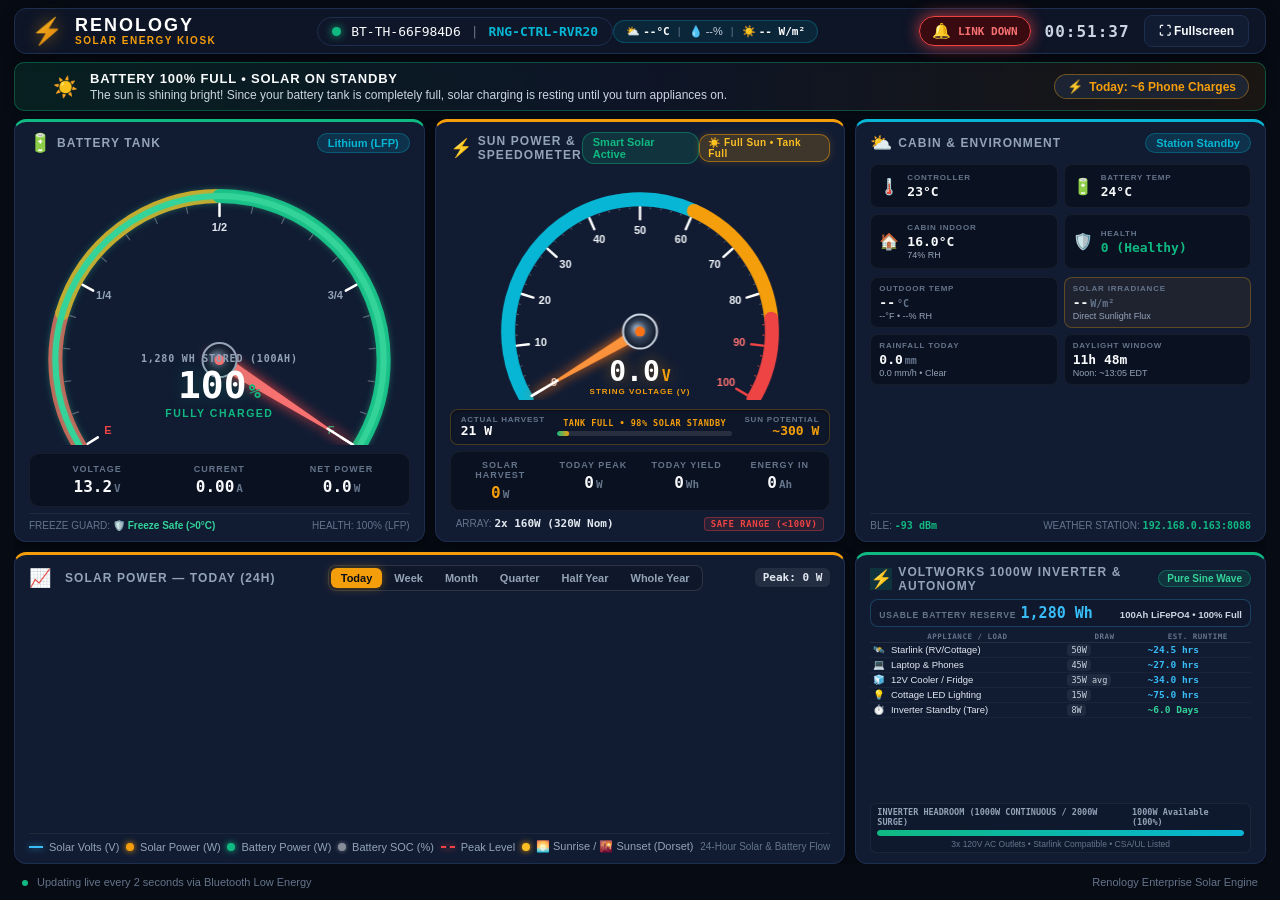
==== commit 97e178d6: "fix(camera): remove visibility pause so background/popout stream remains live (v=2.7.0)" ====
--- a/web/static/index.html
+++ b/web/static/index.html
@@ -400,6 +400,6 @@
   </div>
 
   <script src="app.js?v=2.3.0"></script>
-  <script src="camera.js?v=2.6.0"></script>
+  <script src="camera.js?v=2.7.0"></script>
 </body>
 </html>
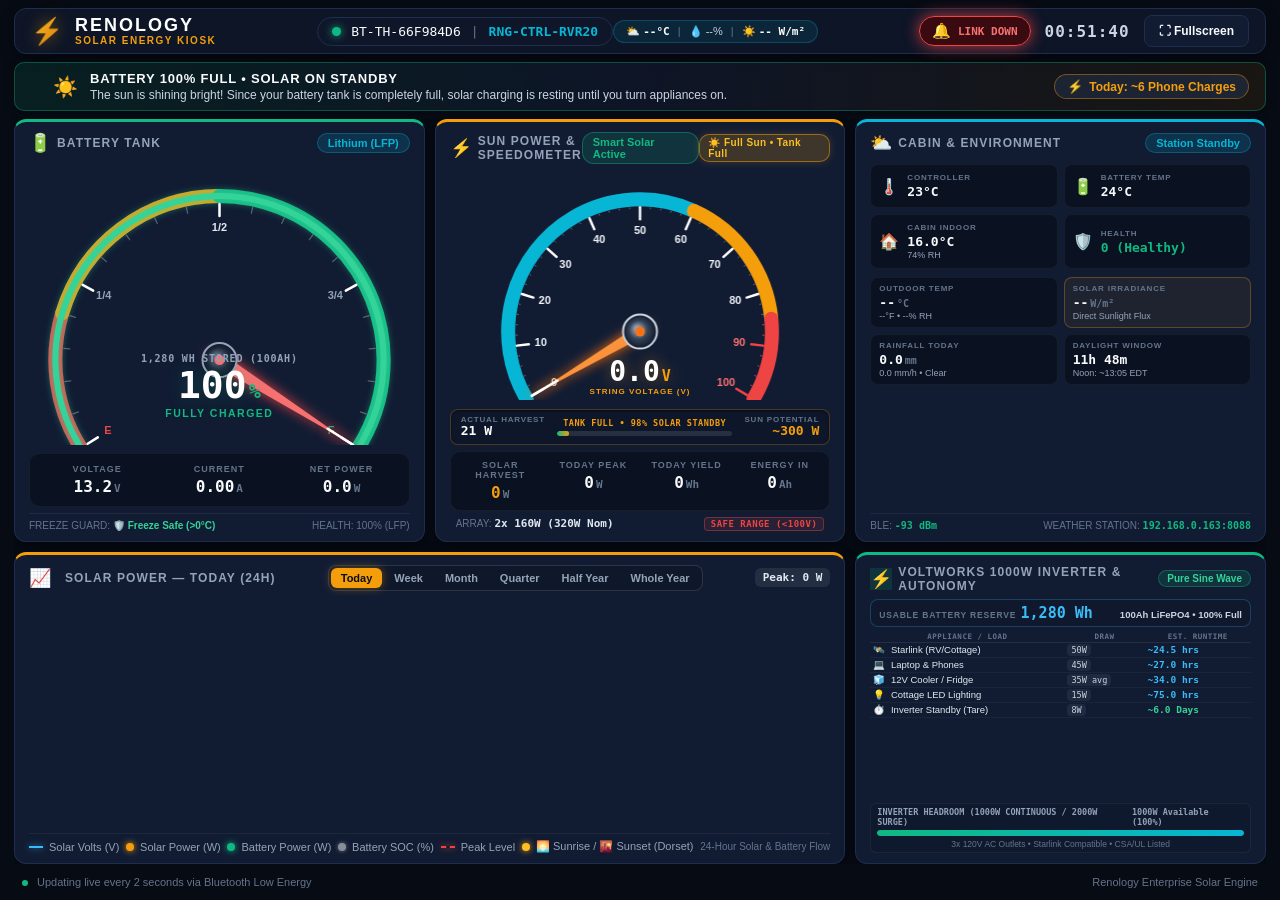
==== commit 91ac77e9: "feat(ui): add dashboard back button, fullscreen exit buttons, and state sync (v=2.8.0)" ====
--- a/web/static/index.html
+++ b/web/static/index.html
@@ -376,6 +376,7 @@
       </div>
 
       <div class="camera-video-wrapper">
+        <button id="cameraOverlayExitBtn" class="camera-overlay-exit-btn" title="Exit Fullscreen Mode">✕ Exit Fullscreen</button>
         <video id="cameraVideo" autoplay muted playsinline></video>
         <div class="camera-loading-overlay" id="cameraLoadingOverlay">
           <div class="camera-spinner"></div>
@@ -400,6 +401,6 @@
   </div>
 
   <script src="app.js?v=2.3.0"></script>
-  <script src="camera.js?v=2.7.0"></script>
+  <script src="camera.js?v=2.8.0"></script>
 </body>
 </html>
--- a/web/static/style.css
+++ b/web/static/style.css
@@ -2038,3 +2038,66 @@
   animation: none !important;
   transition: none !important;
 }
+
+/* Floating Fullscreen Exit Button & Back Button */
+.camera-floating-exit-btn,
+.camera-overlay-exit-btn {
+  display: none;
+  position: absolute;
+  top: 16px;
+  right: 16px;
+  z-index: 1000;
+  background: rgba(15, 23, 42, 0.85);
+  color: #fff;
+  border: 1px solid rgba(255, 255, 255, 0.25);
+  backdrop-filter: blur(8px);
+  -webkit-backdrop-filter: blur(8px);
+  padding: 8px 16px;
+  border-radius: 20px;
+  font-size: 14px;
+  font-weight: 600;
+  cursor: pointer;
+  box-shadow: 0 4px 16px rgba(0, 0, 0, 0.6);
+  transition: all 0.2s ease;
+}
+
+.camera-floating-exit-btn:hover,
+.camera-overlay-exit-btn:hover,
+.camera-floating-exit-btn:active,
+.camera-overlay-exit-btn:active {
+  background: rgba(239, 68, 68, 0.9);
+  border-color: #ef4444;
+  transform: scale(1.05);
+}
+
+:fullscreen .camera-floating-exit-btn,
+:fullscreen .camera-overlay-exit-btn,
+:-webkit-full-screen .camera-floating-exit-btn,
+:-webkit-full-screen .camera-overlay-exit-btn {
+  display: inline-flex !important;
+  align-items: center;
+  gap: 6px;
+}
+
+.camera-back-btn {
+  text-decoration: none;
+  display: inline-flex;
+  align-items: center;
+  gap: 6px;
+  font-weight: 600;
+  font-size: 13px;
+  background: rgba(30, 41, 59, 0.9);
+  border: 1px solid rgba(59, 130, 246, 0.4);
+  color: #93c5fd;
+  padding: 6px 14px;
+  border-radius: 8px;
+  transition: all 0.2s ease;
+}
+
+.camera-back-btn:hover,
+.camera-back-btn:active {
+  background: rgba(59, 130, 246, 0.4);
+  color: #fff;
+  border-color: #60a5fa;
+  transform: translateX(-2px);
+}
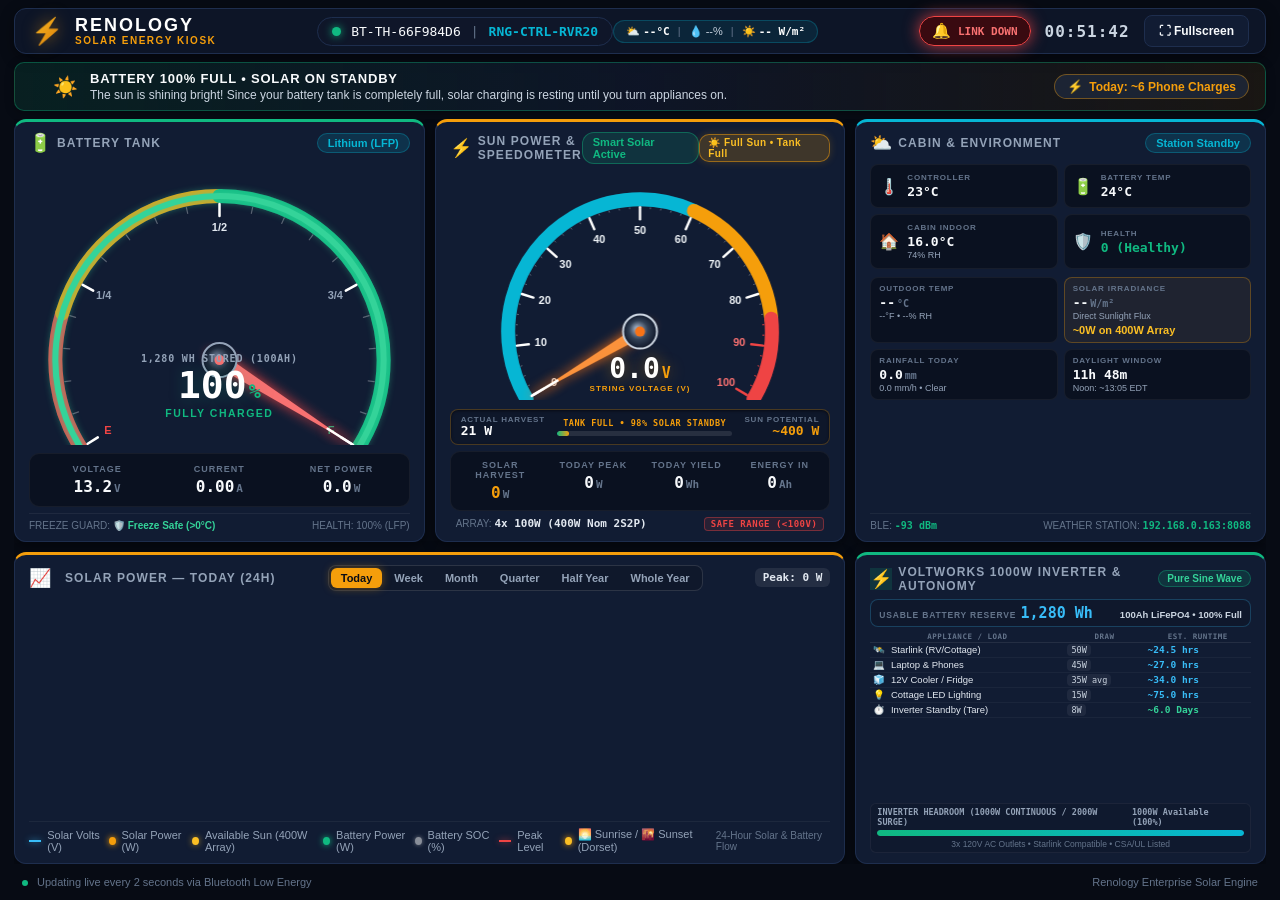
==== commit c47b65eb: "feat(telemetry): integrate weather station irradiance & temp derating with 400W 2S2P solar array" ====
--- a/web/static/index.html
+++ b/web/static/index.html
@@ -120,6 +120,7 @@
           <div class="speedometer-center-readout">
             <div class="speedo-speed" id="speedoVoltsVal">36.1<span class="unit">V</span></div>
             <div class="speedo-label">STRING VOLTAGE (V)</div>
+            <div class="speedo-temp-boost" id="speedoTempBoost" style="font-size: 10px; color: #38bdf8; margin-top: 3px; font-weight: 600; letter-spacing: 0.04em;"></div>
           </div>
         </div>
 
@@ -137,7 +138,7 @@
           </div>
           <div class="potential-col text-right">
             <span class="potential-sublabel">SUN POTENTIAL</span>
-            <span class="potential-val highlight-gold" id="sunPotentialVal">~300 W</span>
+            <span class="potential-val highlight-gold" id="sunPotentialVal">~400 W</span>
           </div>
         </div>
 
@@ -161,7 +162,7 @@
         </div>
 
         <div class="lifetime-row">
-          <span>ARRAY: <strong>2x 160W (320W Nom)</strong></span>
+          <span>ARRAY: <strong>4x 100W (400W Nom 2S2P)</strong></span>
           <span class="speedo-redline-tag">SAFE RANGE (&lt;100V)</span>
         </div>
       </section>
@@ -221,6 +222,7 @@
             <span class="w-label">SOLAR IRRADIANCE</span>
             <span class="w-val" id="weatherSolarRad">--<span class="unit">W/m²</span></span>
             <span class="w-sub" id="weatherSolarFluxDesc">Direct Sunlight Flux</span>
+            <span class="w-equiv" id="weatherArrayOpticalW" style="font-size: 11px; color: #fbbf24; margin-top: 3px; display: block; font-weight: 600;">~0W on 400W Array</span>
           </div>
           <div class="weather-box">
             <span class="w-label">RAINFALL TODAY</span>
@@ -266,6 +268,7 @@
         <div class="chart-legend" id="historyChartLegend">
           <span class="legend-item" id="legItemVolts"><span class="legend-dot volt-dot"></span> Solar Volts (V)</span>
           <span class="legend-item" id="legItemPower"><span class="legend-dot solar-dot"></span> Solar Power (W)</span>
+          <span class="legend-item" id="legItemSunPot"><span class="legend-dot" style="background: #fbbf24; box-shadow: 0 0 6px rgba(251, 191, 36, 0.6);"></span> Available Sun (400W Array)</span>
           <span class="legend-item" id="legItemBatt"><span class="legend-dot batt-dot"></span> Battery Power (W)</span>
           <span class="legend-item" id="legItemSoc"><span class="legend-dot soc-dot"></span> Battery SOC (%)</span>
           <span class="legend-item" id="legItemPeak"><span class="legend-dot peak-line-dot"></span> Peak Level</span>
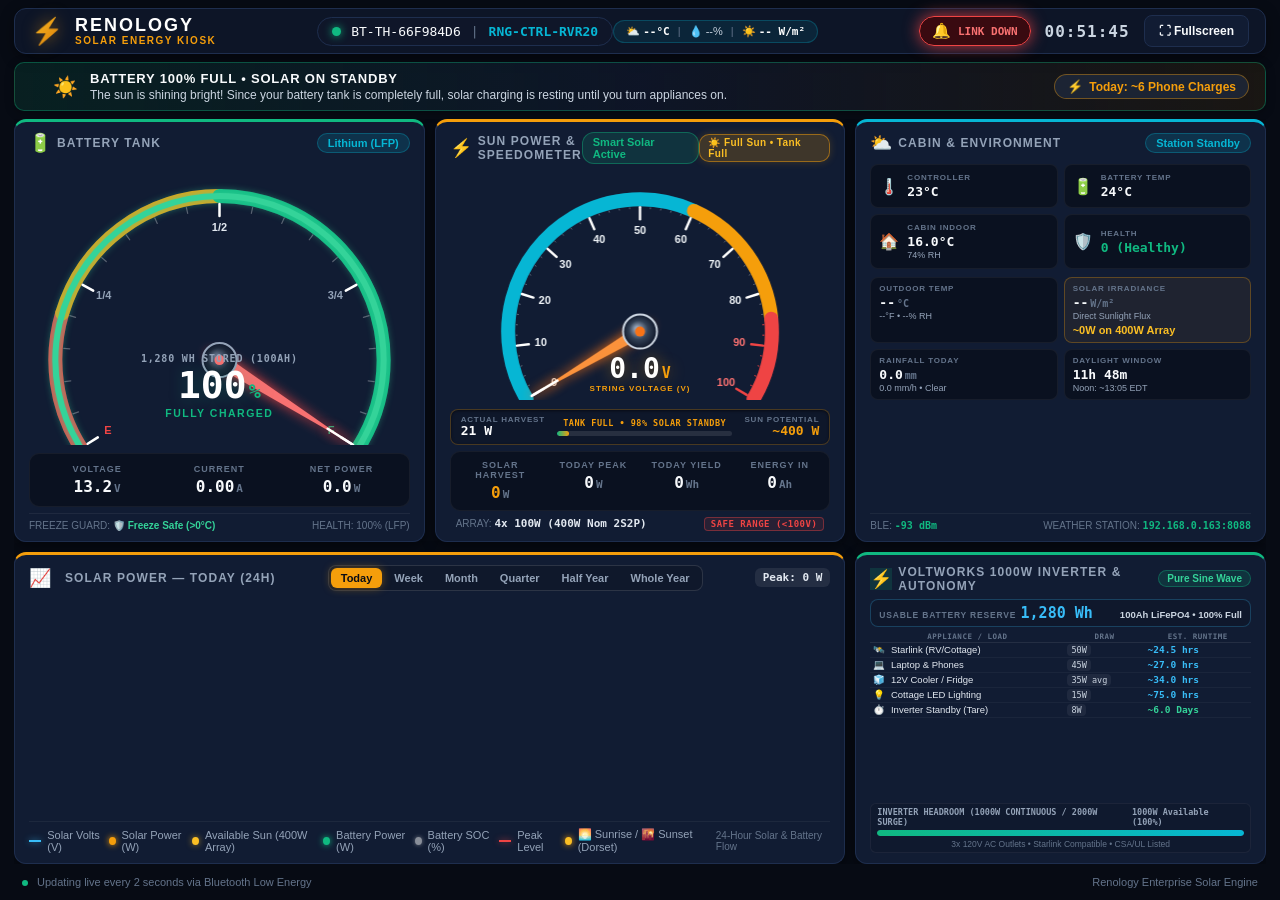
==== commit 79985e1c: "fix(camera): box-aligned fMP4 relay parsing, instant keyframe bursts, and 2Mbps CBR - Replace raw 32" ====
--- a/web/static/index.html
+++ b/web/static/index.html
@@ -404,6 +404,6 @@
   </div>
 
   <script src="app.js?v=2.3.0"></script>
-  <script src="camera.js?v=2.8.0"></script>
+  <script src="camera.js?v=2.9.0"></script>
 </body>
 </html>
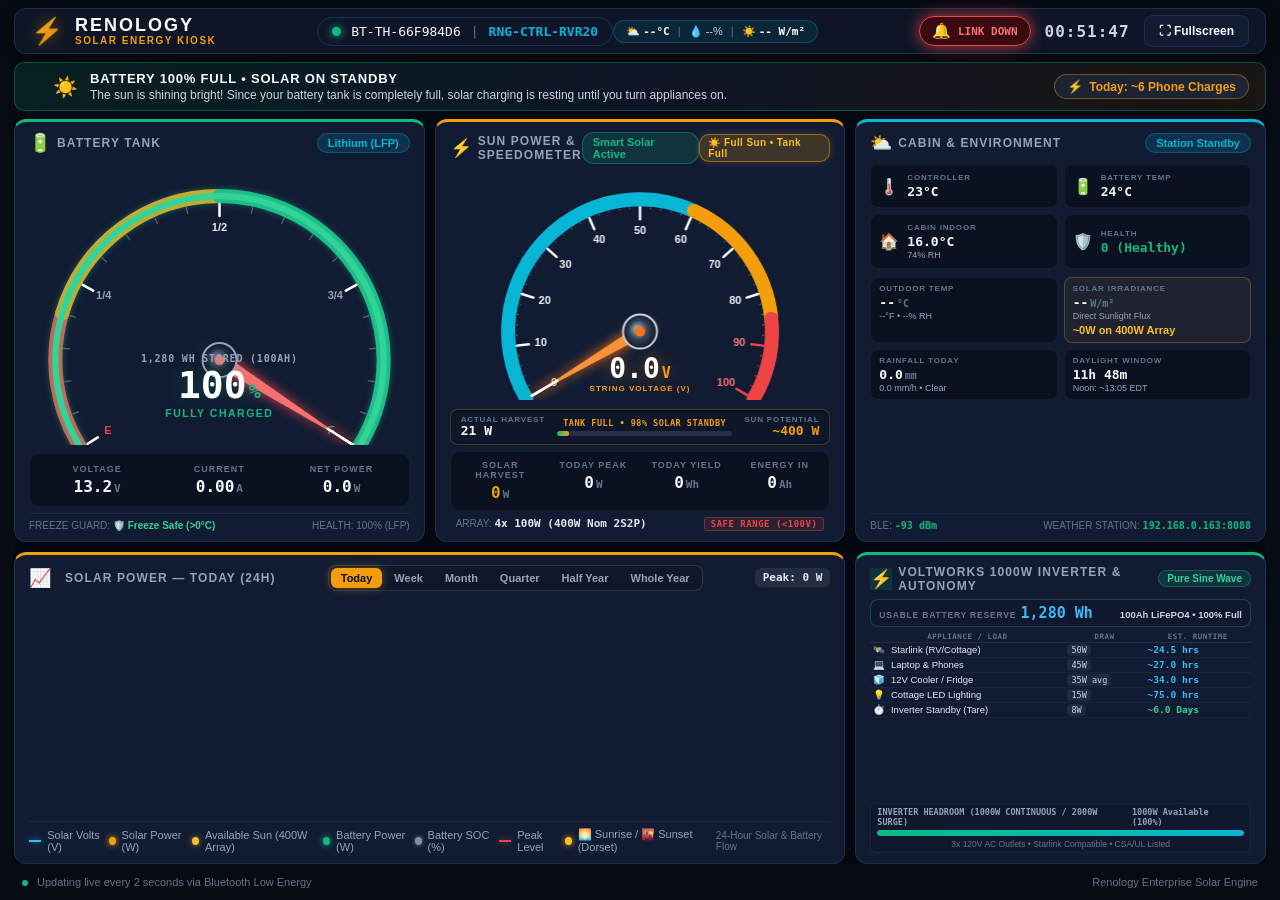
==== commit d9742f8c: "feat(camera): add 24/7 rolling RAM pre-roll buffer, event clips API, and dialog timeline - Implement" ====
--- a/web/static/index.html
+++ b/web/static/index.html
@@ -387,6 +387,12 @@
         </div>
       </div>
 
+      <!-- Event Playback Banner (Shown during recorded clip playback) -->
+      <div id="cameraEventBanner" class="camera-event-banner" style="display: none;">
+        <span class="camera-event-banner-text" id="cameraEventBannerText">⏮ Playing Event Clip</span>
+        <button id="cameraReturnLiveBtn" class="camera-return-live-btn" title="Exit clip playback and return to live feed">🔴 Return to Live Camera</button>
+      </div>
+
       <div class="camera-modal-footer">
         <div class="camera-audio-controls">
           <button id="cameraAudioToggle" class="camera-audio-btn muted" title="Click to Unmute Cottage Audio">
@@ -400,10 +406,31 @@
           <span class="hud-pill hw-accel">VA-API HW ACCEL</span>
         </div>
       </div>
+
+      <!-- Activity & Event Clips (20s Pre-Roll) -->
+      <div class="camera-events-section">
+        <div class="camera-events-header">
+          <div class="camera-events-title-wrap">
+            <span class="camera-events-heading">📼 ACTIVITY CLIPS (20s PRE-ROLL)</span>
+            <span class="camera-events-count-badge" id="cameraEventsCount">0 clips</span>
+          </div>
+          <div class="camera-events-actions">
+            <div class="camera-events-filter-group">
+              <button class="camera-filter-btn active" data-filter="">All</button>
+              <button class="camera-filter-btn" data-filter="sound">🔊 Sound</button>
+              <button class="camera-filter-btn" data-filter="motion">🏃 Motion</button>
+            </div>
+            <button id="cameraTriggerClipBtn" class="camera-trigger-clip-btn" title="Capture a 30s clip from pre-roll right now">📸 Record Clip</button>
+          </div>
+        </div>
+        <div class="camera-events-list" id="cameraEventsList">
+          <div class="camera-events-empty">Loading recorded event clips...</div>
+        </div>
+      </div>
     </div>
   </div>
 
   <script src="app.js?v=2.3.0"></script>
-  <script src="camera.js?v=2.9.0"></script>
+  <script src="camera.js?v=3.0.0"></script>
 </body>
 </html>
--- a/web/static/style.css
+++ b/web/static/style.css
@@ -2101,3 +2101,265 @@
   border-color: #60a5fa;
   transform: translateX(-2px);
 }
+
+/* ============================================================================
+   Camera Event Activity Clips & Timeline Styles
+   ============================================================================ */
+
+/* Event Playback Banner */
+.camera-event-banner {
+  display: flex;
+  align-items: center;
+  justify-content: space-between;
+  padding: 8px 16px;
+  background: linear-gradient(90deg, rgba(234, 88, 12, 0.25), rgba(15, 23, 42, 0.95));
+  border-bottom: 1px solid rgba(249, 115, 22, 0.5);
+  animation: modal-pop 0.2s ease-out;
+}
+
+.camera-event-banner-text {
+  font-size: 13px;
+  font-weight: 700;
+  color: #fb923c;
+  display: flex;
+  align-items: center;
+  gap: 8px;
+}
+
+.camera-return-live-btn {
+  background: rgba(239, 68, 68, 0.25);
+  border: 1px solid rgba(239, 68, 68, 0.6);
+  color: #fca5a5;
+  font-size: 12px;
+  font-weight: 800;
+  padding: 4px 12px;
+  border-radius: 6px;
+  cursor: pointer;
+  display: inline-flex;
+  align-items: center;
+  gap: 6px;
+  transition: all 0.2s ease;
+}
+
+.camera-return-live-btn:hover {
+  background: #ef4444;
+  color: #fff;
+  border-color: #ef4444;
+  box-shadow: 0 0 10px rgba(239, 68, 68, 0.5);
+}
+
+/* Events Section */
+.camera-events-section {
+  display: flex;
+  flex-direction: column;
+  background: rgba(10, 15, 29, 0.95);
+  border-top: 1px solid rgba(59, 130, 246, 0.25);
+  max-height: 240px;
+  overflow: hidden;
+}
+
+.camera-events-header {
+  display: flex;
+  align-items: center;
+  justify-content: space-between;
+  padding: 10px 18px;
+  background: rgba(15, 23, 42, 0.85);
+  border-bottom: 1px solid rgba(255, 255, 255, 0.08);
+  flex-wrap: wrap;
+  gap: 8px;
+}
+
+.camera-events-title-wrap {
+  display: flex;
+  align-items: center;
+  gap: 10px;
+}
+
+.camera-events-heading {
+  font-size: 12px;
+  font-weight: 800;
+  letter-spacing: 0.6px;
+  color: #93c5fd;
+  text-transform: uppercase;
+}
+
+.camera-events-count-badge {
+  font-family: var(--font-mono, monospace);
+  font-size: 11px;
+  font-weight: 700;
+  color: #38bdf8;
+  background: rgba(56, 189, 248, 0.15);
+  border: 1px solid rgba(56, 189, 248, 0.3);
+  padding: 1px 8px;
+  border-radius: 10px;
+}
+
+.camera-events-actions {
+  display: flex;
+  align-items: center;
+  gap: 10px;
+}
+
+.camera-events-filter-group {
+  display: flex;
+  align-items: center;
+  background: rgba(30, 41, 59, 0.8);
+  border: 1px solid rgba(255, 255, 255, 0.1);
+  border-radius: 6px;
+  padding: 2px;
+}
+
+.camera-filter-btn {
+  background: transparent;
+  border: none;
+  color: #94a3b8;
+  font-size: 11px;
+  font-weight: 700;
+  padding: 4px 10px;
+  border-radius: 4px;
+  cursor: pointer;
+  transition: all 0.15s ease;
+}
+
+.camera-filter-btn.active,
+.camera-filter-btn:hover {
+  background: rgba(59, 130, 246, 0.3);
+  color: #fff;
+}
+
+.camera-trigger-clip-btn {
+  background: rgba(30, 41, 59, 0.9);
+  border: 1px solid rgba(59, 130, 246, 0.4);
+  color: #bfdbfe;
+  font-size: 11px;
+  font-weight: 700;
+  padding: 5px 12px;
+  border-radius: 6px;
+  cursor: pointer;
+  display: inline-flex;
+  align-items: center;
+  gap: 5px;
+  transition: all 0.2s ease;
+}
+
+.camera-trigger-clip-btn:hover {
+  background: rgba(59, 130, 246, 0.4);
+  color: #fff;
+  border-color: #60a5fa;
+}
+
+/* Event List Container */
+.camera-events-list {
+  padding: 10px 18px;
+  display: flex;
+  flex-direction: column;
+  gap: 8px;
+  overflow-y: auto;
+  max-height: 190px;
+}
+
+.camera-events-empty {
+  color: #64748b;
+  font-size: 12.5px;
+  font-style: italic;
+  padding: 16px 0;
+  text-align: center;
+}
+
+/* Event Card */
+.camera-event-card {
+  display: flex;
+  align-items: center;
+  justify-content: space-between;
+  padding: 8px 14px;
+  background: rgba(30, 41, 59, 0.45);
+  border: 1px solid rgba(255, 255, 255, 0.08);
+  border-radius: 8px;
+  transition: all 0.2s ease;
+}
+
+.camera-event-card:hover {
+  background: rgba(30, 41, 59, 0.75);
+  border-color: rgba(59, 130, 246, 0.4);
+}
+
+.camera-event-card.active {
+  background: rgba(249, 115, 22, 0.15);
+  border-color: rgba(249, 115, 22, 0.5);
+}
+
+.camera-event-info {
+  display: flex;
+  align-items: center;
+  gap: 12px;
+}
+
+.camera-event-icon {
+  font-size: 18px;
+  width: 32px;
+  height: 32px;
+  display: flex;
+  align-items: center;
+  justify-content: center;
+  background: rgba(255, 255, 255, 0.05);
+  border-radius: 6px;
+  border: 1px solid rgba(255, 255, 255, 0.1);
+}
+
+.camera-event-meta {
+  display: flex;
+  flex-direction: column;
+  gap: 2px;
+}
+
+.camera-event-title {
+  font-size: 13px;
+  font-weight: 700;
+  color: #f1f5f9;
+}
+
+.camera-event-subtext {
+  font-size: 11px;
+  color: #94a3b8;
+  display: flex;
+  align-items: center;
+  gap: 8px;
+}
+
+.camera-event-pill {
+  font-family: var(--font-mono, monospace);
+  font-size: 10px;
+  font-weight: 700;
+  color: #38bdf8;
+  background: rgba(56, 189, 248, 0.1);
+  padding: 1px 6px;
+  border-radius: 4px;
+}
+
+.camera-event-play-btn {
+  background: rgba(59, 130, 246, 0.2);
+  border: 1px solid rgba(59, 130, 246, 0.4);
+  color: #60a5fa;
+  font-size: 11.5px;
+  font-weight: 700;
+  padding: 5px 14px;
+  border-radius: 6px;
+  cursor: pointer;
+  display: inline-flex;
+  align-items: center;
+  gap: 6px;
+  transition: all 0.2s ease;
+}
+
+.camera-event-play-btn:hover {
+  background: #3b82f6;
+  color: #fff;
+  border-color: #3b82f6;
+  box-shadow: 0 0 10px rgba(59, 130, 246, 0.5);
+}
+
+.camera-event-play-btn.playing {
+  background: #ea580c;
+  color: #fff;
+  border-color: #ea580c;
+}
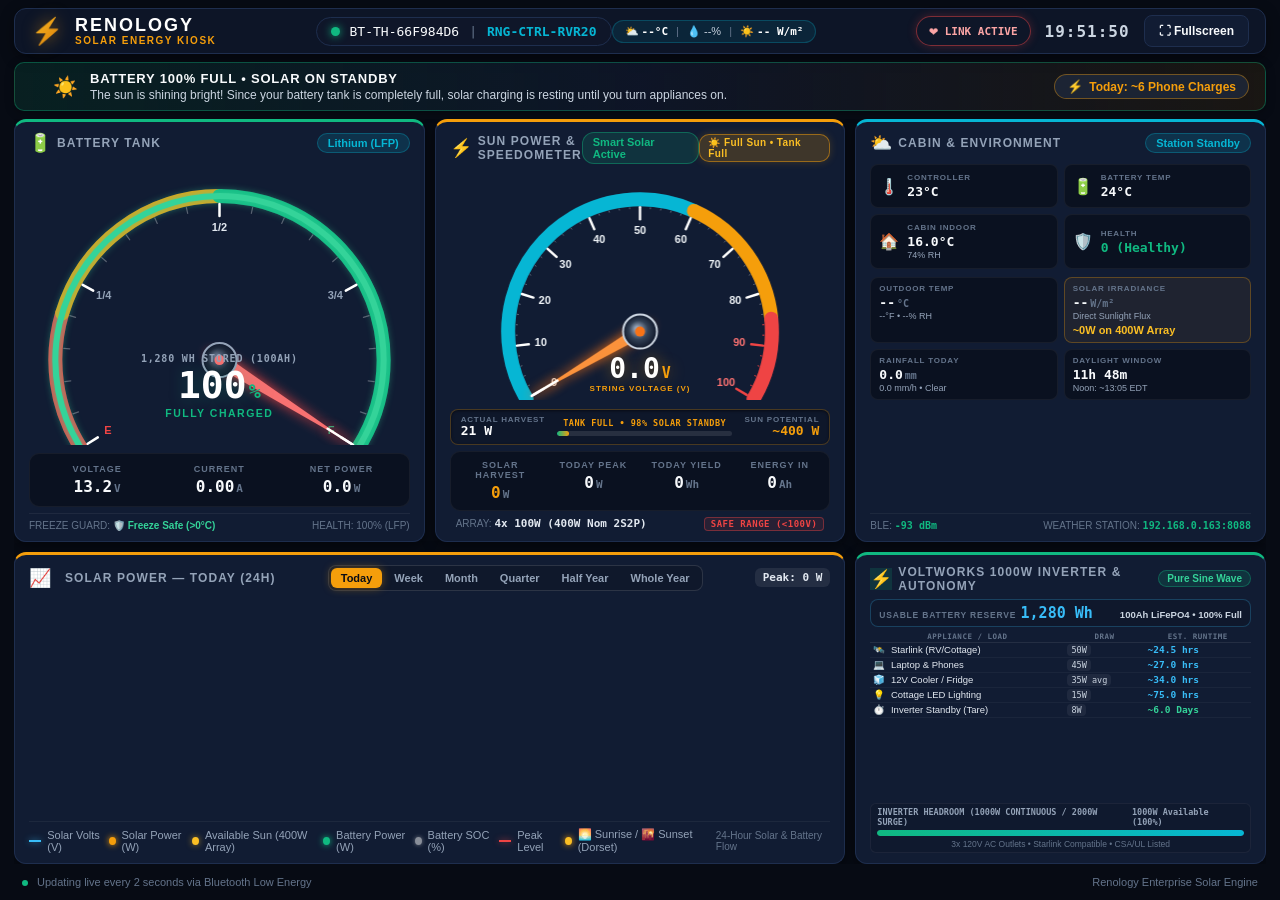
==== commit f9a27261: "fix(tz): enforce America/Toronto timezone for solar calculations and dashboard UI" ====
--- a/web/static/index.html
+++ b/web/static/index.html
@@ -43,7 +43,7 @@
           <span class="heartbeat-icon beating" id="heartbeatIcon">❤️</span>
           <span class="heartbeat-label" id="heartbeatLabel">LINK ACTIVE</span>
         </div>
-        <div class="clock-display" id="clockDisplay">12:00:00</div>
+        <div class="clock-display" id="clockDisplay" title="Cottage Solar Location Time (Dorset, Ontario)">12:00:00</div>
         <button id="fullscreenBtn" class="kiosk-btn" title="Toggle Fullscreen">⛶ Fullscreen</button>
       </div>
     </header>
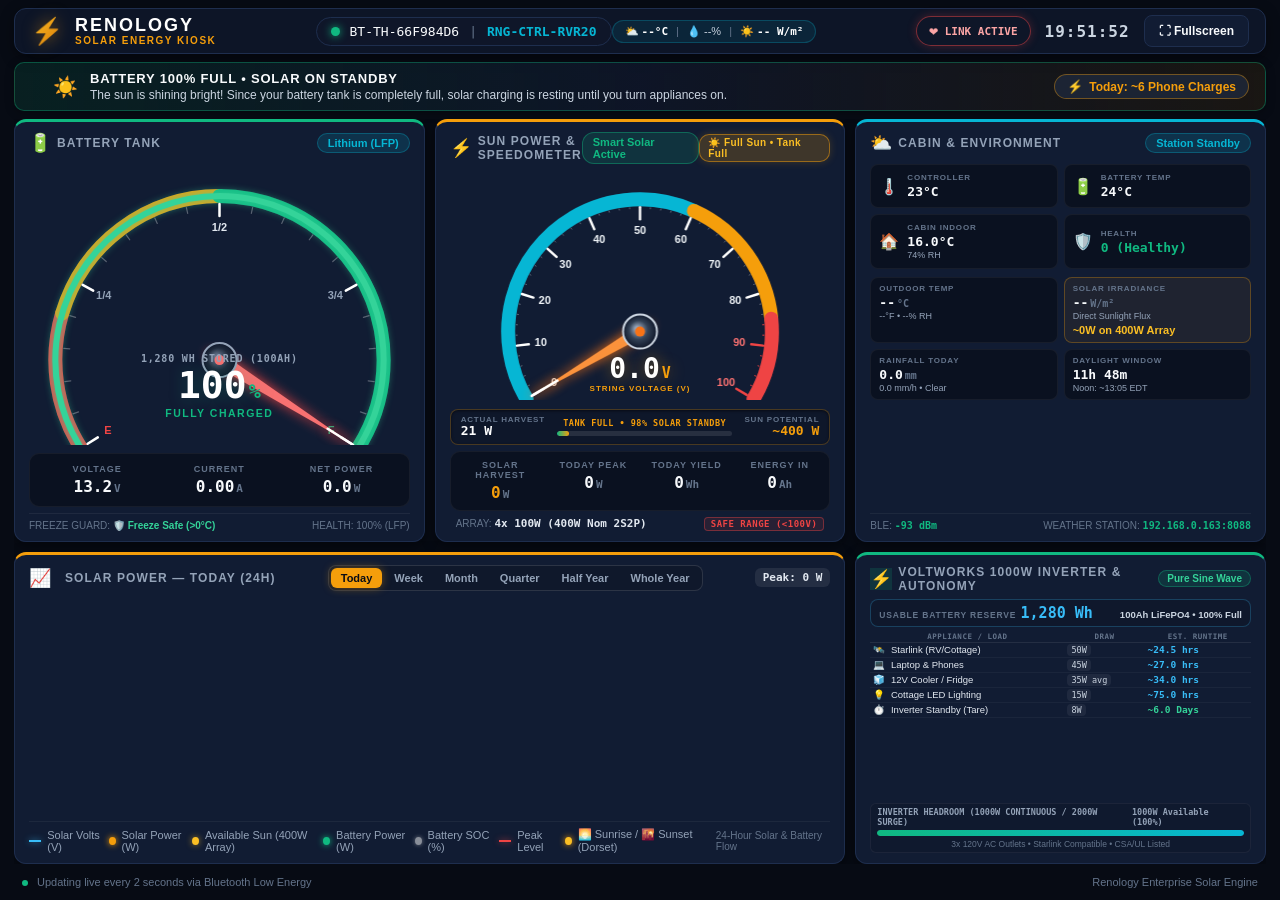
==== commit e0f7bf5f: "fix(cache): bump web asset query strings to v2.4.0 to force mobile cache refresh" ====
--- a/web/static/index.html
+++ b/web/static/index.html
@@ -4,7 +4,7 @@
   <meta charset="UTF-8">
   <meta name="viewport" content="width=device-width, initial-scale=1.0, viewport-fit=cover">
   <title>Renology Solar Kiosk</title>
-  <link rel="stylesheet" href="style.css?v=2.2.4">
+  <link rel="stylesheet" href="style.css?v=2.2.5">
   <link rel="icon" href="data:image/svg+xml,<svg xmlns=%22http://www.w3.org/2000/svg%22 viewBox=%220 0 100 100%22><text y=%22.9em%22 font-size=%2290%22>⚡</text></svg>">
 </head>
 <body class="kiosk-mode">
@@ -430,7 +430,7 @@
     </div>
   </div>
 
-  <script src="app.js?v=2.3.0"></script>
-  <script src="camera.js?v=3.0.0"></script>
+  <script src="app.js?v=2.4.0"></script>
+  <script src="camera.js?v=3.1.0"></script>
 </body>
 </html>
